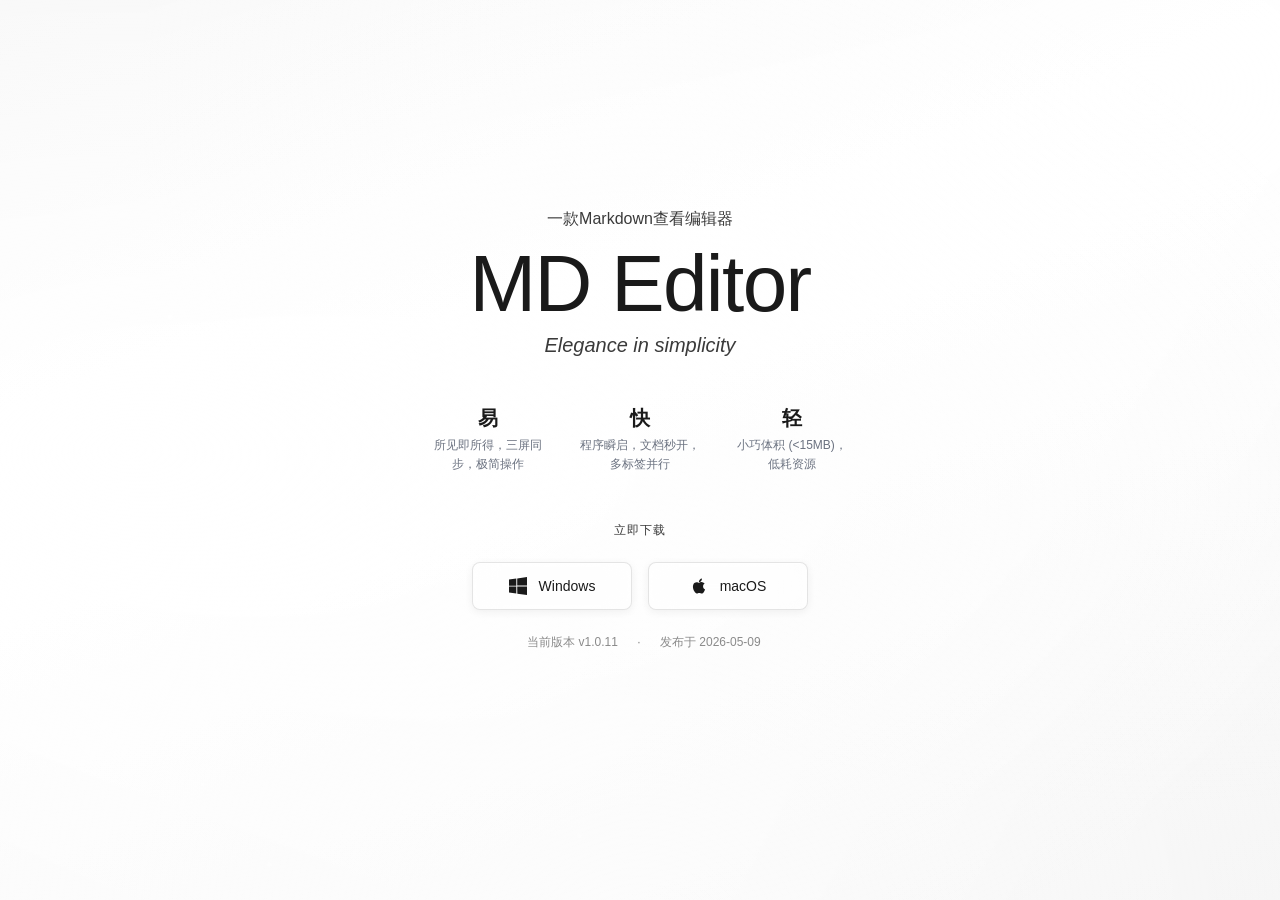
==== index.html @ 62087e69 "保存本地修改" ====
<!DOCTYPE html>
<html lang="zh-CN">
<head>
  <meta charset="UTF-8">
  <meta name="viewport" content="width=device-width, initial-scale=1.0, viewport-fit=cover, maximum-scale=1.0, user-scalable=no">
  <meta name="description" content="MD Editor - 一款轻量级所见即所得的 Markdown 查看编辑器，支持实时预览、多文档管理、十种主题风格。">
  <meta name="keywords" content="Markdown，编辑器，MD Editor，所见即所得，写作工具">
  <meta property="og:title" content="MD Editor —— 写作，本该如此流畅">
  <meta property="og:description" content="一款轻量级所见即所得的 Markdown 查看编辑器">
  <meta property="og:type" content="website">
  <meta property="og:url" content="https://mdeditor.neildata.com">
  <meta property="og:image" content="https://mdeditor.neildata.com/og-preview.png">
  <title>MDEditor</title>
  <link rel="icon" href="data:image/svg+xml,<svg xmlns='http://www.w3.org/2000/svg' viewBox='0 0 40 40'><rect x='4' y='6' width='32' height='28' rx='3' fill='none' stroke='%231a1a1a' stroke-width='2'/><path d='M10 14L14 18L10 22' stroke='%231a1a1a' stroke-width='2' stroke-linecap='round' stroke-linejoin='round'/><path d='M16 22H26' stroke='%231a1a1a' stroke-width='2' stroke-linecap='round'/><path d='M16 16H22' stroke='%231a1a1a' stroke-width='2' stroke-linecap='round'/><path d='M16 19H20' stroke='%231a1a1a' stroke-width='2' stroke-linecap='round'/></svg>">
  <link rel="stylesheet" href="styles.css">
</head>
<body>
  <main class="container">
    <section class="hero">
      <p class="subtitle">一款Markdown查看编辑器</p>
      <h1 class="title">MD Editor</h1>
      <p class="tagline">Elegance in simplicity</p>

      <div class="features">
        <div class="feature-item">
          <div class="feature-keyword">易</div>
          <div class="feature-desc">所见即所得，三屏同步，极简操作</div>
        </div>
        <div class="feature-item">
          <div class="feature-keyword">快</div>
          <div class="feature-desc">程序瞬启，文档秒开，多标签并行</div>
        </div>
        <div class="feature-item">
          <div class="feature-keyword">轻</div>
          <div class="feature-desc">小巧体积 (&lt;15MB)，低耗资源</div>
        </div>
      </div>

      <div class="download-section">
        <p class="download-hint">立即下载</p>
        <div class="download-buttons">
          <a href="downloads/MDEditor_Win_Setup.exe" class="download-btn windows-btn" download>
            <svg viewBox="0 0 24 24" fill="currentColor">
              <path d="M0 3.449L9.75 2.1v9.451H0m10.949-9.602L24 0v11.4H10.949M0 12.6h9.75v9.451L0 20.699M10.949 12.6H24V24l-12.9-1.801"/>
            </svg>
            <span class="btn-text">Windows</span>
          </a>
          <a href="downloads/MDEditor_Mac.dmg" class="download-btn macos-btn" download>
            <svg viewBox="0 0 24 24" fill="currentColor">
              <path d="M18.71 19.5c-.83 1.24-1.71 2.45-3.05 2.47-1.34.03-1.77-.79-3.29-.79-1.53 0-2 .77-3.27.82-1.31.05-2.3-1.32-3.14-2.53C4.25 17 2.94 12.45 4.7 9.39c.87-1.52 2.43-2.48 4.12-2.51 1.28-.02 2.5.87 3.29.87.78 0 2.26-1.07 3.81-.91.65.03 2.47.26 3.64 1.98-.09.06-2.17 1.28-2.15 3.81.03 3.02 2.65 4.03 2.68 4.04-.03.07-.42 1.44-1.38 2.83M13 3.5c.73-.83 1.94-1.46 2.94-1.5.13 1.17-.34 2.35-1.04 3.19-.69.85-1.83 1.51-2.95 1.42-.15-1.15.41-2.35 1.05-3.11z"/>
            </svg>
            <span class="btn-text">macOS</span>
          </a>
        </div>
        <p class="download-meta">
          <span>当前版本 v1.0.11</span>
          <span>·</span>
          <span>发布于 2026-05-09</span>
        </p>
      </div>
    </section>
  </main>

  <script src="script.js"></script>
  <div class="toast" id="toast"></div>
</body>
</html>
---- styles.css ----
* {
  margin: 0;
  padding: 0;
  box-sizing: border-box;
}

body * {
  cursor: default;
}

a, a *, .download-btn, .download-btn * {
  cursor: pointer;
}

:root {
  --color-text: #1a1a1a;
  --color-secondary: #3a3a3a;
  --color-hint: #8a8a8a;
}

body {
  font-family: -apple-system, BlinkMacSystemFont, 'Segoe UI', 'PingFang SC', 'Hiragino Sans GB', 'Microsoft YaHei', sans-serif;
  background: linear-gradient(160deg, #f7f7f7 0%, #ffffff 40%, #fafafa 70%, #f5f5f5 100%);
  color: var(--color-text);
  min-height: 100vh;
  overflow-x: hidden;
  position: relative;
  padding-top: env(safe-area-inset-top, 0px);
}

body::before {
  content: '';
  position: fixed;
  top: -50%;
  left: -50%;
  width: 200%;
  height: 200%;
  background: radial-gradient(ellipse at 30% 50%, rgba(255, 255, 255, 0.8) 0%, transparent 50%),
              radial-gradient(ellipse at 70% 30%, rgba(255, 255, 255, 0.6) 0%, transparent 40%),
              radial-gradient(ellipse at 50% 80%, rgba(255, 255, 255, 0.5) 0%, transparent 50%);
  pointer-events: none;
  z-index: -1;
}

.container {
  min-height: 100vh;
  display: flex;
  align-items: center;
  justify-content: center;
  padding: 2rem 2rem 1.5rem 2rem;
}

.hero {
  text-align: center;
  max-width: 800px;
  width: 100%;
  margin-top: -4rem;
  padding-top: 1rem;
}

.subtitle {
  font-size: clamp(0.875rem, 2vw, 1rem);
  color: var(--color-secondary);
  font-weight: 400;
  margin-bottom: 0.5rem;
}

.title {
  font-size: clamp(3rem, 8vw, 5rem);
  font-weight: 300;
  letter-spacing: -0.02em;
  margin-bottom: 0.25rem;
  animation: float 5s ease-in-out infinite;
}

@keyframes float {
  0%, 100% { transform: translateY(0); }
  50% { transform: translateY(-3px); }
}

.tagline {
  font-size: clamp(1rem, 2.5vw, 1.25rem);
  color: var(--color-secondary);
  font-weight: 300;
  font-style: italic;
  margin-bottom: 2rem;
}

.features {
  display: flex;
  justify-content: center;
  gap: 2rem;
  flex-wrap: wrap;
  margin-bottom: 3rem;
  margin-top: 3rem;
}

.feature-item {
  display: flex;
  flex-direction: column;
  align-items: center;
  text-align: center;
  color: var(--color-secondary);
  font-weight: 400;
  opacity: 0;
  animation: featureFadeIn 0.6s ease-out forwards;
}

.feature-item:nth-child(1) {
  animation-delay: 0.2s;
}

.feature-item:nth-child(2) {
  animation-delay: 0.4s;
}

.feature-item:nth-child(3) {
  animation-delay: 0.6s;
}

@keyframes featureFadeIn {
  from {
    opacity: 0;
    transform: translateY(10px);
  }
  to {
    opacity: 1;
    transform: translateY(0);
  }
}

.feature-keyword {
  font-size: 1.25rem;
  font-weight: 600;
  color: var(--color-text);
  margin-bottom: 0.25rem;
  letter-spacing: 0.05em;
}

.feature-desc {
  font-size: 12px;
  color: #6b7280;
  font-weight: 400;
  line-height: 1.6;
  max-width: 120px;
  text-align: center;
}

.download-hint {
  font-size: 0.75rem;
  color: var(--color-secondary);
  letter-spacing: 0.1em;
  margin-bottom: 1.4rem;
}

.download-buttons {
  display: flex;
  justify-content: center;
  gap: 1rem;
  flex-wrap: wrap;
  margin-bottom: 1.5rem;
}

.download-btn {
  display: inline-flex;
  align-items: center;
  justify-content: center;
  gap: 0.75rem;
  padding: 0.875rem 2rem;
  border: 1px solid rgba(0, 0, 0, 0.1);
  border-radius: 8px;
  background: rgba(255, 255, 255, 0.35);
  backdrop-filter: blur(12px);
  -webkit-backdrop-filter: blur(12px);
  color: var(--color-text);
  text-decoration: none;
  font-size: 0.875rem;
  font-weight: 500;
  transition: border-color 0.3s ease,
              background-color 0.3s ease,
              box-shadow 0.3s ease,
              transform 0.3s cubic-bezier(0.4, 0, 0.2, 1);
  box-shadow: 0 2px 8px rgba(0, 0, 0, 0.06),
              inset 0 1px 0 rgba(255, 255, 255, 0.6),
              0 0 0 1px rgba(255, 255, 255, 0.3);
  min-width: 160px;
  -webkit-tap-highlight-color: transparent;
  -webkit-touch-callout: none;
}

.download-btn:focus-visible {
  outline: 2px solid rgba(0, 0, 0, 0.2);
  outline-offset: 2px;
}

.download-btn svg {
  width: 18px;
  height: 18px;
  flex-shrink: 0;
}

.download-btn:hover {
  border-color: rgba(0, 0, 0, 0.15);
  background: rgba(255, 255, 255, 0.5);
  box-shadow: 0 8px 24px rgba(0, 0, 0, 0.1),
              inset 0 1px 0 rgba(255, 255, 255, 0.8),
              0 0 0 1px rgba(255, 255, 255, 0.5);
  transform: translateY(-2px);
}

.download-btn:active {
  transform: translateY(0);
  background: rgba(255, 255, 255, 0.6);
}

.download-meta {
  font-size: 0.75rem;
  color: var(--color-hint);
}

.download-meta span {
  margin: 0 0.5rem;
}

.download-meta span:last-child {
  margin-right: 0;
}

.toast {
  position: fixed;
  bottom: 2rem;
  left: 50%;
  transform: translateX(-50%) translateY(100px);
  background: rgba(0, 0, 0, 0.85);
  color: #fff;
  padding: 0.75rem 1.5rem;
  border-radius: 8px;
  font-size: 0.875rem;
  white-space: nowrap;
  opacity: 0;
  transition: transform 0.3s cubic-bezier(0.4, 0, 0.2, 1),
              opacity 0.3s ease;
  pointer-events: none;
  z-index: 1000;
}

.toast.visible {
  transform: translateX(-50%) translateY(0);
  opacity: 1;
}

@media (max-width: 640px) {
  .container {
    padding: 1.5rem;
  }

  .features {
    flex-direction: column;
    gap: 1rem;
    align-items: center;
  }

  .download-buttons {
    flex-direction: column;
    align-items: center;
  }

  .download-btn {
    width: 100%;
    max-width: 280px;
    justify-content: center;
  }
}

@media (max-width: 480px) {
  .download-btn {
    padding: 0.75rem 1rem;
    min-width: auto;
  }
}
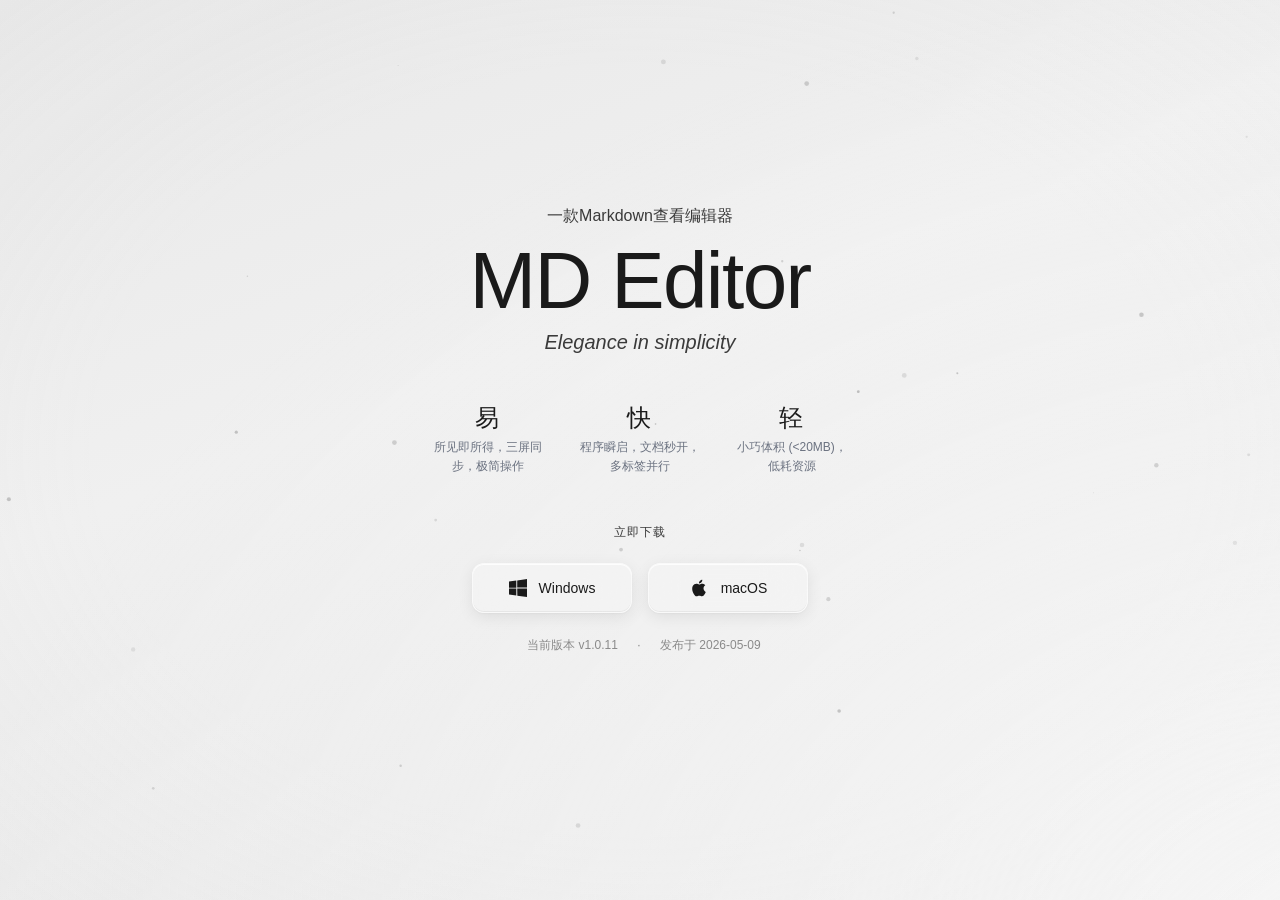
==== commit 47c26fcf: "优化UI：增强按钮玻璃质感+加深背景+光晕位置调整+文字样式调整" ====
--- a/index.html
+++ b/index.html
@@ -32,7 +32,7 @@
         </div>
         <div class="feature-item">
           <div class="feature-keyword">轻</div>
-          <div class="feature-desc">小巧体积 (&lt;15MB)，低耗资源</div>
+          <div class="feature-desc">小巧体积 (&lt;20MB)，低耗资源</div>
         </div>
       </div>
 
--- a/styles.css
+++ b/styles.css
@@ -20,7 +20,7 @@
 
 body {
   font-family: -apple-system, BlinkMacSystemFont, 'Segoe UI', 'PingFang SC', 'Hiragino Sans GB', 'Microsoft YaHei', sans-serif;
-  background: linear-gradient(160deg, #f7f7f7 0%, #ffffff 40%, #fafafa 70%, #f5f5f5 100%);
+  background: linear-gradient(160deg, #e8e8e8 0%, #f0f0f0 40%, #ebebeb 70%, #e5e5e5 100%);
   color: var(--color-text);
   min-height: 100vh;
   overflow-x: hidden;
@@ -35,9 +35,8 @@
   left: -50%;
   width: 200%;
   height: 200%;
-  background: radial-gradient(ellipse at 30% 50%, rgba(255, 255, 255, 0.8) 0%, transparent 50%),
-              radial-gradient(ellipse at 70% 30%, rgba(255, 255, 255, 0.6) 0%, transparent 40%),
-              radial-gradient(ellipse at 50% 80%, rgba(255, 255, 255, 0.5) 0%, transparent 50%);
+  background: radial-gradient(ellipse at 80% 80%, rgba(255, 255, 255, 0.7) 0%, transparent 50%),
+              radial-gradient(ellipse at center, transparent 30%, rgba(230, 230, 230, 0.3) 100%);
   pointer-events: none;
   z-index: -1;
 }
@@ -48,6 +47,8 @@
   align-items: center;
   justify-content: center;
   padding: 2rem 2rem 1.5rem 2rem;
+  position: relative;
+  z-index: 1;
 }
 
 .hero {
@@ -130,8 +131,8 @@
 }
 
 .feature-keyword {
-  font-size: 1.25rem;
-  font-weight: 600;
+  font-size: 1.5rem;
+  font-weight: 400;
   color: var(--color-text);
   margin-bottom: 0.25rem;
   letter-spacing: 0.05em;
@@ -167,11 +168,11 @@
   justify-content: center;
   gap: 0.75rem;
   padding: 0.875rem 2rem;
-  border: 1px solid rgba(0, 0, 0, 0.1);
-  border-radius: 8px;
-  background: rgba(255, 255, 255, 0.35);
-  backdrop-filter: blur(12px);
-  -webkit-backdrop-filter: blur(12px);
+  border: 1px solid rgba(255, 255, 255, 0.5);
+  border-radius: 12px;
+  background: rgba(255, 255, 255, 0.2);
+  backdrop-filter: blur(20px);
+  -webkit-backdrop-filter: blur(20px);
   color: var(--color-text);
   text-decoration: none;
   font-size: 0.875rem;
@@ -180,9 +181,10 @@
               background-color 0.3s ease,
               box-shadow 0.3s ease,
               transform 0.3s cubic-bezier(0.4, 0, 0.2, 1);
-  box-shadow: 0 2px 8px rgba(0, 0, 0, 0.06),
-              inset 0 1px 0 rgba(255, 255, 255, 0.6),
-              0 0 0 1px rgba(255, 255, 255, 0.3);
+  box-shadow: 0 4px 16px rgba(0, 0, 0, 0.08),
+              0 1px 2px rgba(0, 0, 0, 0.04),
+              inset 0 1px 0 rgba(255, 255, 255, 0.8),
+              inset 0 -1px 0 rgba(0, 0, 0, 0.05);
   min-width: 160px;
   -webkit-tap-highlight-color: transparent;
   -webkit-touch-callout: none;
@@ -199,12 +201,18 @@
   flex-shrink: 0;
 }
 
+.macos-btn svg {
+  width: 20px;
+  height: 20px;
+}
+
 .download-btn:hover {
-  border-color: rgba(0, 0, 0, 0.15);
-  background: rgba(255, 255, 255, 0.5);
-  box-shadow: 0 8px 24px rgba(0, 0, 0, 0.1),
-              inset 0 1px 0 rgba(255, 255, 255, 0.8),
-              0 0 0 1px rgba(255, 255, 255, 0.5);
+  border-color: rgba(255, 255, 255, 0.8);
+  background: rgba(255, 255, 255, 0.3);
+  box-shadow: 0 8px 32px rgba(0, 0, 0, 0.12),
+              0 2px 4px rgba(0, 0, 0, 0.06),
+              inset 0 1px 0 rgba(255, 255, 255, 1),
+              inset 0 -1px 0 rgba(0, 0, 0, 0.05);
   transform: translateY(-2px);
 }
 
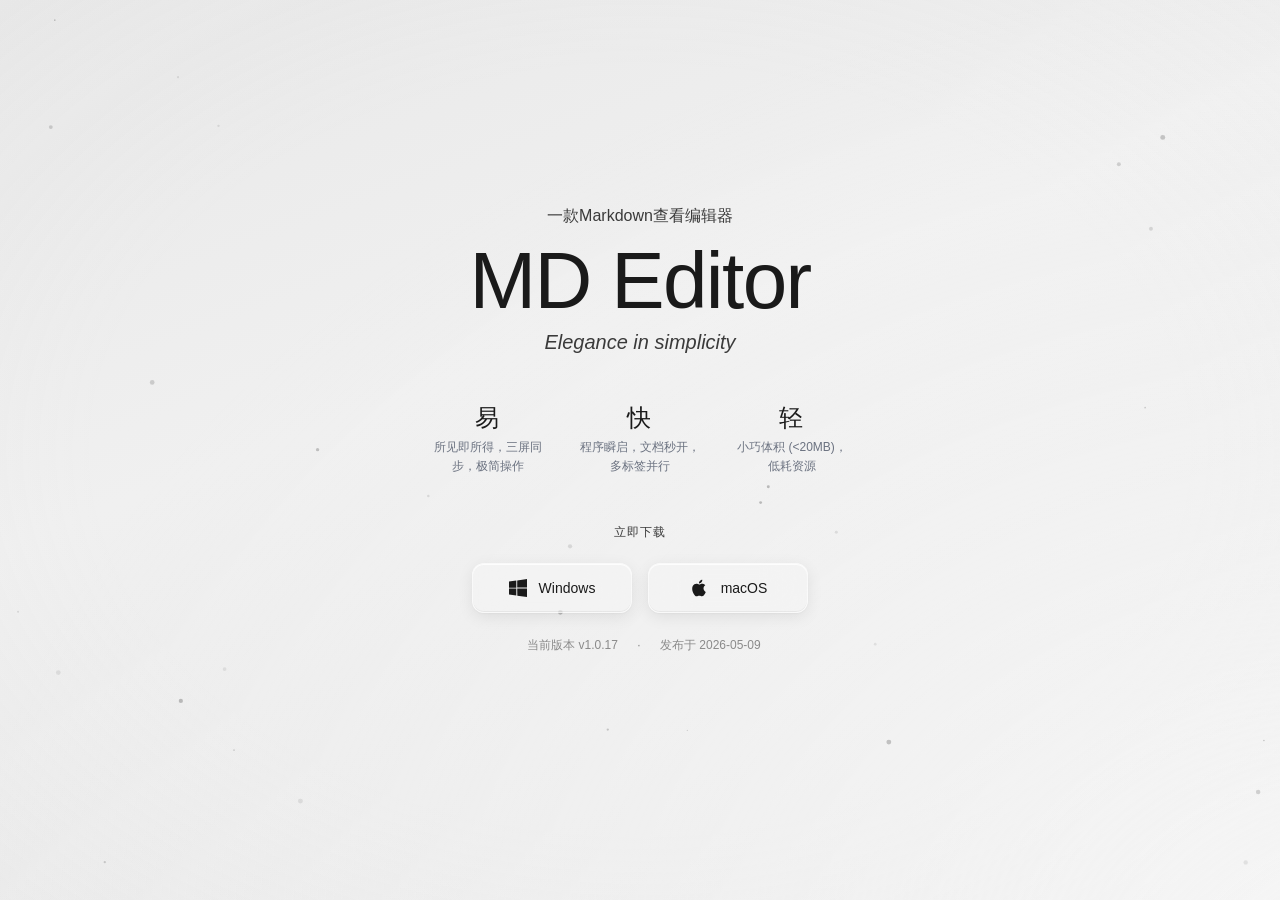
==== commit 8e16fa8d: "更新版本至v1.0.17，添加最新安装包" ====
--- a/index.html
+++ b/index.html
@@ -53,7 +53,7 @@
           </a>
         </div>
         <p class="download-meta">
-          <span>当前版本 v1.0.11</span>
+          <span>当前版本 v1.0.17</span>
           <span>·</span>
           <span>发布于 2026-05-09</span>
         </p>
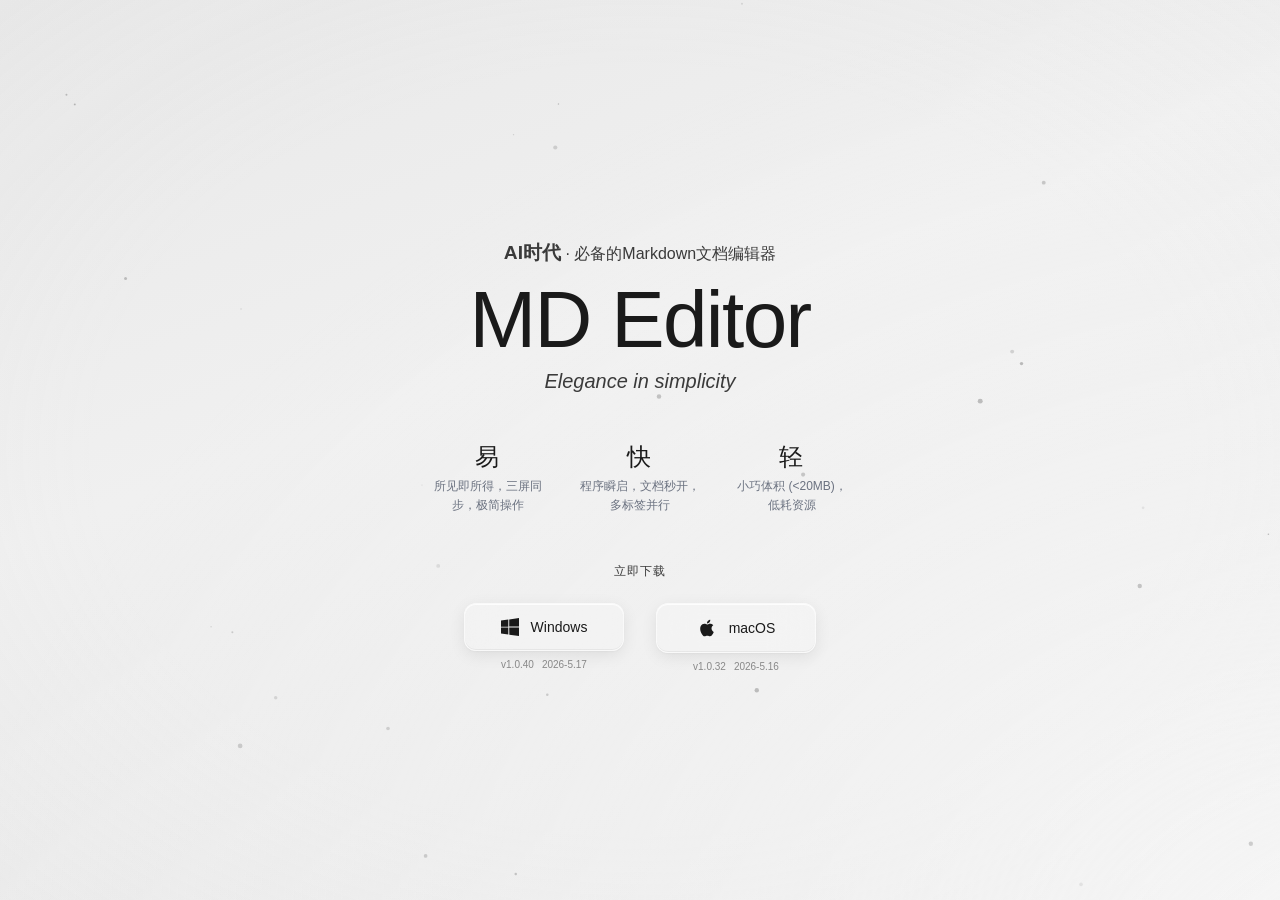
==== commit 4d3c03d1: "更新页面样式：副标题和下载按钮版本信息" ====
--- a/index.html
+++ b/index.html
@@ -17,7 +17,7 @@
 <body>
   <main class="container">
     <section class="hero">
-      <p class="subtitle">一款Markdown查看编辑器</p>
+      <p class="subtitle"><span class="highlight">AI时代</span> · 必备的Markdown文档编辑器</p>
       <h1 class="title">MD Editor</h1>
       <p class="tagline">Elegance in simplicity</p>
 
@@ -39,24 +39,31 @@
       <div class="download-section">
         <p class="download-hint">立即下载</p>
         <div class="download-buttons">
-          <a href="downloads/MDEditor_Win_Setup.exe" class="download-btn windows-btn" download>
-            <svg viewBox="0 0 24 24" fill="currentColor">
-              <path d="M0 3.449L9.75 2.1v9.451H0m10.949-9.602L24 0v11.4H10.949M0 12.6h9.75v9.451L0 20.699M10.949 12.6H24V24l-12.9-1.801"/>
-            </svg>
-            <span class="btn-text">Windows</span>
-          </a>
-          <a href="downloads/MDEditor_Mac.dmg" class="download-btn macos-btn" download>
-            <svg viewBox="0 0 24 24" fill="currentColor">
-              <path d="M18.71 19.5c-.83 1.24-1.71 2.45-3.05 2.47-1.34.03-1.77-.79-3.29-.79-1.53 0-2 .77-3.27.82-1.31.05-2.3-1.32-3.14-2.53C4.25 17 2.94 12.45 4.7 9.39c.87-1.52 2.43-2.48 4.12-2.51 1.28-.02 2.5.87 3.29.87.78 0 2.26-1.07 3.81-.91.65.03 2.47.26 3.64 1.98-.09.06-2.17 1.28-2.15 3.81.03 3.02 2.65 4.03 2.68 4.04-.03.07-.42 1.44-1.38 2.83M13 3.5c.73-.83 1.94-1.46 2.94-1.5.13 1.17-.34 2.35-1.04 3.19-.69.85-1.83 1.51-2.95 1.42-.15-1.15.41-2.35 1.05-3.11z"/>
-            </svg>
-            <span class="btn-text">macOS</span>
-          </a>
+          <div class="download-btn-wrapper">
+            <a href="downloads/MDEditor_Win_Setup.exe" class="download-btn windows-btn" download>
+              <svg viewBox="0 0 24 24" fill="currentColor">
+                <path d="M0 3.449L9.75 2.1v9.451H0m10.949-9.602L24 0v11.4H10.949M0 12.6h9.75v9.451L0 20.699M10.949 12.6H24V24l-12.9-1.801"/>
+              </svg>
+              <span class="btn-text">Windows</span>
+            </a>
+            <div class="version-info windows-version">
+              <span class="version-number">v1.0.17</span>
+              <span class="version-date">2026-5.7</span>
+            </div>
+          </div>
+          <div class="download-btn-wrapper">
+            <a href="downloads/MDEditor_Mac.dmg" class="download-btn macos-btn" download>
+              <svg viewBox="0 0 24 24" fill="currentColor">
+                <path d="M18.71 19.5c-.83 1.24-1.71 2.45-3.05 2.47-1.34.03-1.77-.79-3.29-.79-1.53 0-2 .77-3.27.82-1.31.05-2.3-1.32-3.14-2.53C4.25 17 2.94 12.45 4.7 9.39c.87-1.52 2.43-2.48 4.12-2.51 1.28-.02 2.5.87 3.29.87.78 0 2.26-1.07 3.81-.91.65.03 2.47.26 3.64 1.98-.09.06-2.17 1.28-2.15 3.81.03 3.02 2.65 4.03 2.68 4.04-.03.07-.42 1.44-1.38 2.83M13 3.5c.73-.83 1.94-1.46 2.94-1.5.13 1.17-.34 2.35-1.04 3.19-.69.85-1.83 1.51-2.95 1.42-.15-1.15.41-2.35 1.05-3.11z"/>
+              </svg>
+              <span class="btn-text">macOS</span>
+            </a>
+            <div class="version-info macos-version">
+              <span class="version-number">v1.0.17</span>
+              <span class="version-date">2026-5.7</span>
+            </div>
+          </div>
         </div>
-        <p class="download-meta">
-          <span>当前版本 v1.0.17</span>
-          <span>·</span>
-          <span>发布于 2026-05-09</span>
-        </p>
       </div>
     </section>
   </main>
--- a/styles.css
+++ b/styles.css
@@ -46,7 +46,9 @@
   display: flex;
   align-items: center;
   justify-content: center;
-  padding: 2rem 2rem 1.5rem 2rem;
+  padding: 2rem;
+  padding-top: max(5rem, 12vh);
+  padding-bottom: 1.5rem;
   position: relative;
   z-index: 1;
 }
@@ -64,6 +66,11 @@
   color: var(--color-secondary);
   font-weight: 400;
   margin-bottom: 0.5rem;
+}
+
+.subtitle .highlight {
+  font-weight: 600;
+  font-size: 1.2em;
 }
 
 .title {
@@ -157,9 +164,16 @@
 .download-buttons {
   display: flex;
   justify-content: center;
-  gap: 1rem;
+  gap: 2rem;
   flex-wrap: wrap;
   margin-bottom: 1.5rem;
+}
+
+.download-btn-wrapper {
+  display: flex;
+  flex-direction: column;
+  align-items: center;
+  gap: 0.5rem;
 }
 
 .download-btn {
@@ -190,6 +204,19 @@
   -webkit-touch-callout: none;
 }
 
+.version-info {
+  display: flex;
+  flex-direction: row;
+  align-items: center;
+  gap: 0.5rem;
+}
+
+.version-number,
+.version-date {
+  font-size: 0.625rem;
+  color: var(--color-hint);
+}
+
 .download-btn:focus-visible {
   outline: 2px solid rgba(0, 0, 0, 0.2);
   outline-offset: 2px;
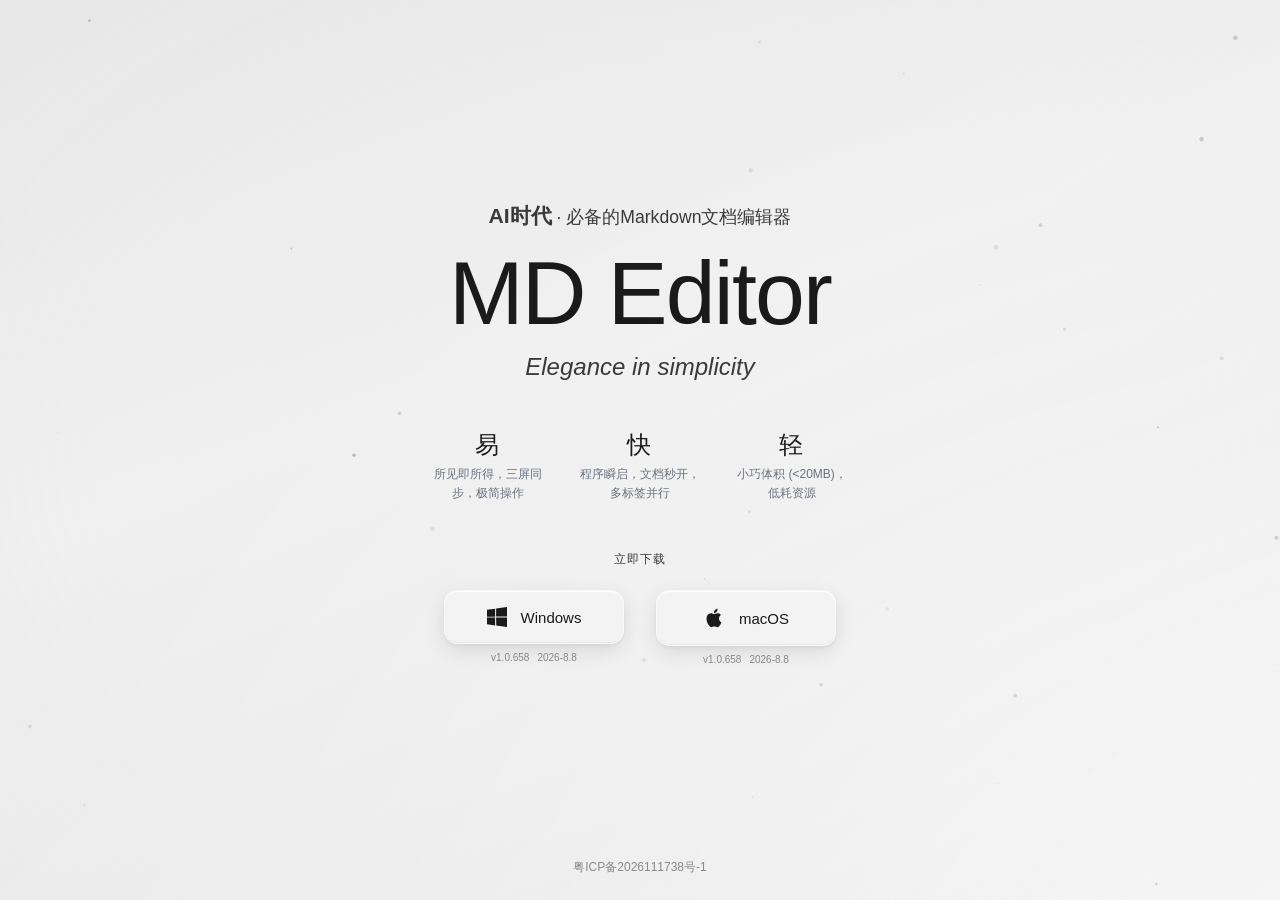
==== commit 3fc687fa: "添加 ICP 备案号并更新至 v1.0.658 按管局要求在首页底部展示备案号并链接工信部，满足备案合规要求。同时更新安装包至 1.0.658，替换 1.0.654。" ====
--- a/index.html
+++ b/index.html
@@ -68,6 +68,10 @@
     </section>
   </main>
 
+  <footer class="site-footer">
+    <a href="https://beian.miit.gov.cn" target="_blank" rel="noopener">粤ICP备2026111738号-1</a>
+  </footer>
+
   <script src="script.js"></script>
   <div class="toast" id="toast"></div>
 </body>
--- a/styles.css
+++ b/styles.css
@@ -26,6 +26,8 @@
   overflow-x: hidden;
   position: relative;
   padding-top: env(safe-area-inset-top, 0px);
+  display: flex;
+  flex-direction: column;
 }
 
 body::before {
@@ -42,30 +44,76 @@
 }
 
 .container {
-  min-height: 100vh;
+  flex: 1;
   display: flex;
   align-items: center;
   justify-content: center;
   padding: 2rem;
-  padding-top: max(5rem, 12vh);
+  padding-top: max(3rem, 8vh);
   padding-bottom: 1.5rem;
   position: relative;
   z-index: 1;
 }
 
+.site-footer {
+  position: relative;
+  z-index: 1;
+  text-align: center;
+  padding: 0 1rem 1.5rem;
+  font-size: 0.75rem;
+  color: var(--color-hint);
+}
+
+.site-footer a {
+  color: var(--color-hint);
+  text-decoration: none;
+  transition: color 0.2s ease;
+}
+
+.site-footer a:hover {
+  color: var(--color-secondary);
+}
+
 .hero {
   text-align: center;
-  max-width: 800px;
+  max-width: 900px;
   width: 100%;
-  margin-top: -4rem;
-  padding-top: 1rem;
+  margin-top: -3rem;
+  padding-top: 2rem;
+}
+
+/* 大屏优化 */
+@media (min-width: 1400px) {
+  .hero {
+    max-width: 1100px;
+    margin-top: -2rem;
+  }
+  
+  .features {
+    gap: 4rem;
+    margin-top: 4rem;
+    margin-bottom: 5rem;
+  }
+  
+  .feature-item {
+    min-width: 200px;
+  }
+  
+  .feature-keyword {
+    font-size: 2rem;
+  }
+  
+  .feature-desc {
+    font-size: 14px;
+    max-width: 160px;
+  }
 }
 
 .subtitle {
-  font-size: clamp(0.875rem, 2vw, 1rem);
+  font-size: clamp(0.875rem, 1.5vw, 1.1rem);
   color: var(--color-secondary);
   font-weight: 400;
-  margin-bottom: 0.5rem;
+  margin-bottom: 0.75rem;
 }
 
 .subtitle .highlight {
@@ -74,10 +122,10 @@
 }
 
 .title {
-  font-size: clamp(3rem, 8vw, 5rem);
-  font-weight: 300;
+  font-size: clamp(3.5rem, 7vw, 6rem);
+  font-weight: 200;
   letter-spacing: -0.02em;
-  margin-bottom: 0.25rem;
+  margin-bottom: 0.5rem;
   animation: float 5s ease-in-out infinite;
 }
 
@@ -87,11 +135,11 @@
 }
 
 .tagline {
-  font-size: clamp(1rem, 2.5vw, 1.25rem);
+  font-size: clamp(1.125rem, 2vw, 1.5rem);
   color: var(--color-secondary);
   font-weight: 300;
   font-style: italic;
-  margin-bottom: 2rem;
+  margin-bottom: 3rem;
 }
 
 .features {
@@ -180,26 +228,26 @@
   display: inline-flex;
   align-items: center;
   justify-content: center;
-  gap: 0.75rem;
-  padding: 0.875rem 2rem;
+  gap: 0.875rem;
+  padding: 1rem 2.5rem;
   border: 1px solid rgba(255, 255, 255, 0.5);
-  border-radius: 12px;
+  border-radius: 14px;
   background: rgba(255, 255, 255, 0.2);
   backdrop-filter: blur(20px);
   -webkit-backdrop-filter: blur(20px);
   color: var(--color-text);
   text-decoration: none;
-  font-size: 0.875rem;
+  font-size: 0.9375rem;
   font-weight: 500;
   transition: border-color 0.3s ease,
               background-color 0.3s ease,
               box-shadow 0.3s ease,
               transform 0.3s cubic-bezier(0.4, 0, 0.2, 1);
-  box-shadow: 0 4px 16px rgba(0, 0, 0, 0.08),
-              0 1px 2px rgba(0, 0, 0, 0.04),
+  box-shadow: 0 6px 20px rgba(0, 0, 0, 0.1),
+              0 2px 4px rgba(0, 0, 0, 0.05),
               inset 0 1px 0 rgba(255, 255, 255, 0.8),
               inset 0 -1px 0 rgba(0, 0, 0, 0.05);
-  min-width: 160px;
+  min-width: 180px;
   -webkit-tap-highlight-color: transparent;
   -webkit-touch-callout: none;
 }
@@ -223,14 +271,14 @@
 }
 
 .download-btn svg {
-  width: 18px;
-  height: 18px;
-  flex-shrink: 0;
-}
-
-.macos-btn svg {
   width: 20px;
   height: 20px;
+  flex-shrink: 0;
+}
+
+.macos-btn svg {
+  width: 22px;
+  height: 22px;
 }
 
 .download-btn:hover {
@@ -284,32 +332,232 @@
   opacity: 1;
 }
 
+/* 平板和中等屏幕优化 */
+@media (max-width: 1024px) {
+  .hero {
+    max-width: 700px;
+    padding-top: 1.5rem;
+  }
+  
+  .title {
+    font-size: clamp(2.5rem, 6vw, 4rem);
+  }
+  
+  .tagline {
+    font-size: clamp(1rem, 2vw, 1.25rem);
+    margin-bottom: 2rem;
+  }
+  
+  .features {
+    gap: 2rem;
+    margin-top: 2rem;
+    margin-bottom: 3rem;
+  }
+  
+  .feature-keyword {
+    font-size: 1.25rem;
+  }
+  
+  .feature-desc {
+    font-size: 13px;
+  }
+}
+
+/* 小屏优化 */
+@media (max-width: 768px) {
+  .container {
+    padding: 1.5rem;
+    padding-top: max(2.5rem, 6vh);
+  }
+  
+  .hero {
+    max-width: 100%;
+    margin-top: -1rem;
+  }
+  
+  .subtitle {
+    font-size: clamp(0.8125rem, 2vw, 0.9375rem);
+  }
+  
+  .title {
+    font-size: clamp(2rem, 5vw, 3rem);
+    margin-bottom: 0.25rem;
+  }
+  
+  .tagline {
+    font-size: clamp(0.875rem, 2vw, 1rem);
+    margin-bottom: 1.5rem;
+  }
+  
+  .features {
+    gap: 1.5rem;
+    margin-top: 1.5rem;
+    margin-bottom: 2rem;
+  }
+  
+  .feature-item {
+    min-width: 80px;
+  }
+  
+  .feature-keyword {
+    font-size: 1.125rem;
+  }
+  
+  .feature-desc {
+    font-size: 12px;
+    max-width: 100px;
+  }
+  
+  .download-buttons {
+    gap: 1.25rem;
+  }
+  
+  .download-btn {
+    padding: 0.875rem 1.75rem;
+    min-width: 150px;
+    font-size: 0.875rem;
+  }
+  
+  .download-btn svg {
+    width: 18px;
+    height: 18px;
+  }
+  
+  .macos-btn svg {
+    width: 20px;
+    height: 20px;
+  }
+}
+
+/* 手机竖屏优化 */
 @media (max-width: 640px) {
   .container {
-    padding: 1.5rem;
-  }
-
+    padding: 1.25rem;
+    padding-top: max(2rem, 5vh);
+  }
+  
   .features {
     flex-direction: column;
-    gap: 1rem;
+    gap: 1.25rem;
     align-items: center;
   }
-
+  
+  .feature-item {
+    width: 100%;
+  }
+  
+  .feature-desc {
+    max-width: none;
+  }
+  
   .download-buttons {
     flex-direction: column;
     align-items: center;
-  }
-
+    gap: 1rem;
+  }
+  
   .download-btn {
     width: 100%;
     max-width: 280px;
     justify-content: center;
   }
-}
-
+  
+  .version-info {
+    justify-content: center;
+  }
+}
+
+/* 超小屏幕优化 */
 @media (max-width: 480px) {
+  .container {
+    padding: 1rem;
+    padding-top: max(1.5rem, 4vh);
+  }
+  
+  .subtitle {
+    font-size: 0.75rem;
+  }
+  
+  .title {
+    font-size: 1.75rem;
+    letter-spacing: 0;
+  }
+  
+  .tagline {
+    font-size: 0.8125rem;
+  }
+  
+  .feature-keyword {
+    font-size: 1rem;
+  }
+  
+  .feature-desc {
+    font-size: 11px;
+  }
+  
   .download-btn {
-    padding: 0.75rem 1rem;
+    padding: 0.75rem 1.25rem;
     min-width: auto;
-  }
-}
+    font-size: 0.8125rem;
+  }
+  
+  .download-btn svg {
+    width: 16px;
+    height: 16px;
+  }
+  
+  .version-number,
+  .version-date {
+    font-size: 0.5625rem;
+  }
+}
+
+/* 超大屏幕优化 */
+@media (min-width: 1920px) {
+  .container {
+    padding: 3rem 4rem;
+  }
+  
+  .hero {
+    max-width: 1200px;
+  }
+  
+  .title {
+    font-size: clamp(4rem, 6vw, 7rem);
+  }
+  
+  .features {
+    gap: 5rem;
+    margin-top: 5rem;
+    margin-bottom: 6rem;
+  }
+  
+  .feature-item {
+    min-width: 220px;
+  }
+  
+  .feature-keyword {
+    font-size: 2.25rem;
+  }
+  
+  .feature-desc {
+    font-size: 15px;
+    max-width: 180px;
+  }
+  
+  .download-btn {
+    padding: 1.125rem 3rem;
+    min-width: 200px;
+    font-size: 1rem;
+  }
+  
+  .download-btn svg {
+    width: 22px;
+    height: 22px;
+  }
+  
+  .macos-btn svg {
+    width: 24px;
+    height: 24px;
+  }
+}
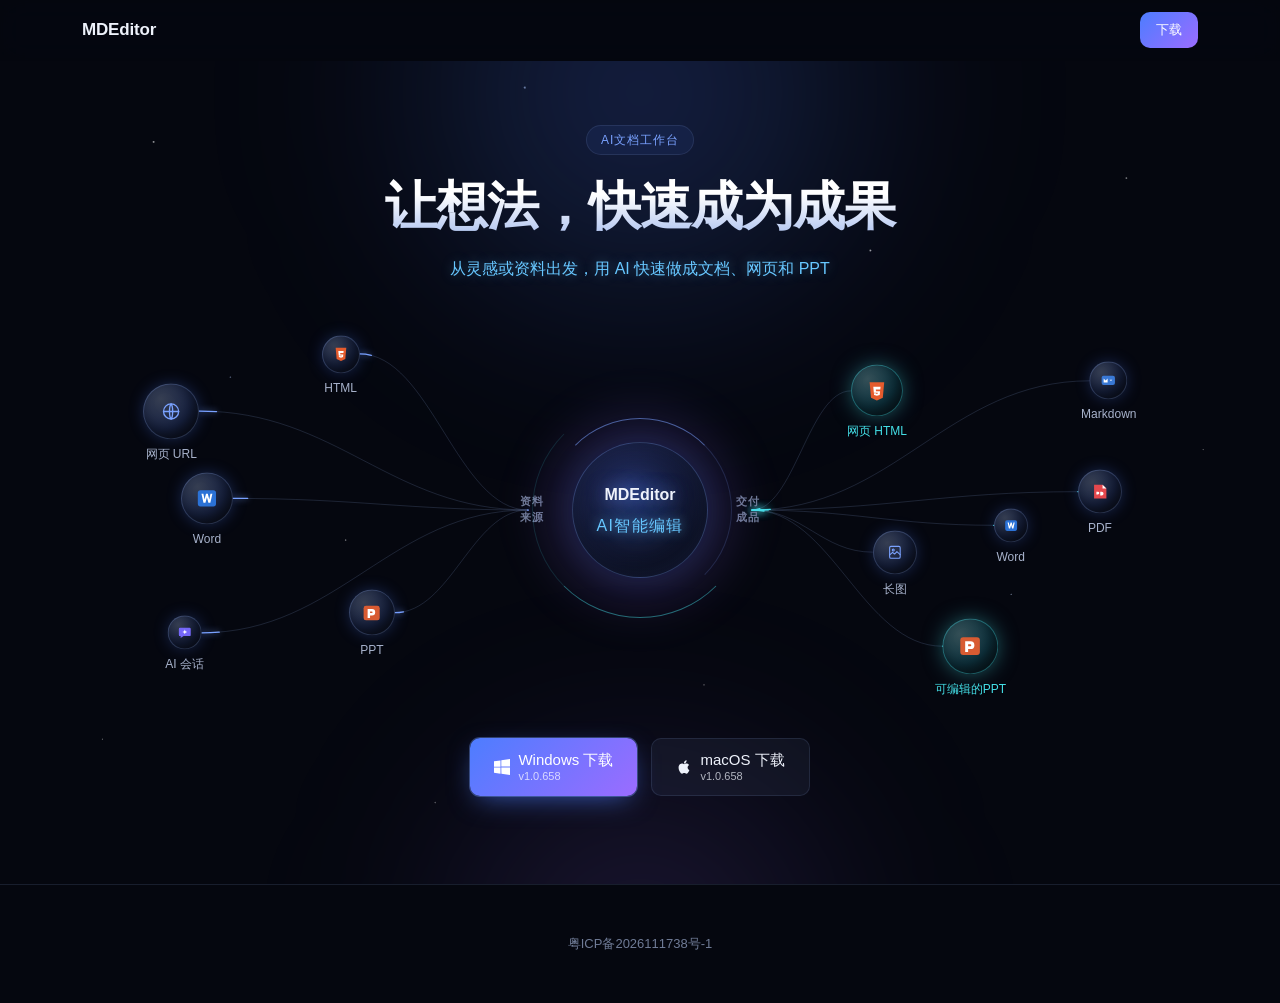
==== commit c0368dec: "同步新版官网到两个站点" ====
--- a/index.html
+++ b/index.html
@@ -2,77 +2,162 @@
 <html lang="zh-CN">
 <head>
   <meta charset="UTF-8">
-  <meta name="viewport" content="width=device-width, initial-scale=1.0, viewport-fit=cover, maximum-scale=1.0, user-scalable=no">
-  <meta name="description" content="MD Editor - 一款轻量级所见即所得的 Markdown 查看编辑器，支持实时预览、多文档管理、十种主题风格。">
-  <meta name="keywords" content="Markdown，编辑器，MD Editor，所见即所得，写作工具">
-  <meta property="og:title" content="MD Editor —— 写作，本该如此流畅">
-  <meta property="og:description" content="一款轻量级所见即所得的 Markdown 查看编辑器">
-  <meta property="og:type" content="website">
-  <meta property="og:url" content="https://mdeditor.neildata.com">
-  <meta property="og:image" content="https://mdeditor.neildata.com/og-preview.png">
-  <title>MDEditor</title>
-  <link rel="icon" href="data:image/svg+xml,<svg xmlns='http://www.w3.org/2000/svg' viewBox='0 0 40 40'><rect x='4' y='6' width='32' height='28' rx='3' fill='none' stroke='%231a1a1a' stroke-width='2'/><path d='M10 14L14 18L10 22' stroke='%231a1a1a' stroke-width='2' stroke-linecap='round' stroke-linejoin='round'/><path d='M16 22H26' stroke='%231a1a1a' stroke-width='2' stroke-linecap='round'/><path d='M16 16H22' stroke='%231a1a1a' stroke-width='2' stroke-linecap='round'/><path d='M16 19H20' stroke='%231a1a1a' stroke-width='2' stroke-linecap='round'/></svg>">
+  <meta name="viewport" content="width=device-width, initial-scale=1.0">
+  <meta name="description" content="桌面端文档工作台。把网页、Word、PPT 导入成 Markdown，编辑之后直接生成长图文、演示稿和 PDF，生成完还能继续改。">
+  <title>MDEditor - 桌面端文档工作台</title>
   <link rel="stylesheet" href="styles.css">
 </head>
 <body>
-  <main class="container">
+  <header class="topbar">
+    <div class="wrap topbar-inner">
+      <a class="brand" href="#top">MDEditor</a>
+      <a class="btn btn-sm" href="#download">下载</a>
+    </div>
+  </header>
+
+  <main id="top">
     <section class="hero">
-      <p class="subtitle"><span class="highlight">AI时代</span> · 必备的Markdown文档编辑器</p>
-      <h1 class="title">MD Editor</h1>
-      <p class="tagline">Elegance in simplicity</p>
+      <div class="starfield" aria-hidden="true"></div>
+      <div class="nebula nebula-a" aria-hidden="true"></div>
+      <div class="nebula nebula-b" aria-hidden="true"></div>
 
-      <div class="features">
-        <div class="feature-item">
-          <div class="feature-keyword">易</div>
-          <div class="feature-desc">所见即所得，三屏同步，极简操作</div>
-        </div>
-        <div class="feature-item">
-          <div class="feature-keyword">快</div>
-          <div class="feature-desc">程序瞬启，文档秒开，多标签并行</div>
-        </div>
-        <div class="feature-item">
-          <div class="feature-keyword">轻</div>
-          <div class="feature-desc">小巧体积 (&lt;20MB)，低耗资源</div>
-        </div>
-      </div>
+      <div class="wrap hero-inner">
+        <p class="eyebrow">AI文档工作台</p>
+        <h1 class="hero-title">让想法，快速成为成果</h1>
+        <p class="hero-lede">
+          从灵感或资料出发，用 AI 快速做成文档、网页和 PPT
+        </p>
 
-      <div class="download-section">
-        <p class="download-hint">立即下载</p>
-        <div class="download-buttons">
-          <div class="download-btn-wrapper">
-            <a href="downloads/MDEditor_Win_Setup.exe" class="download-btn windows-btn" download>
-              <svg viewBox="0 0 24 24" fill="currentColor">
-                <path d="M0 3.449L9.75 2.1v9.451H0m10.949-9.602L24 0v11.4H10.949M0 12.6h9.75v9.451L0 20.699M10.949 12.6H24V24l-12.9-1.801"/>
-              </svg>
-              <span class="btn-text">Windows</span>
-            </a>
-            <div class="version-info windows-version">
-              <span class="version-number">v1.0.17</span>
-              <span class="version-date">2026-5.7</span>
+        <div class="cosmos">
+          <svg class="cosmos-beams" aria-hidden="true" preserveAspectRatio="none">
+            <g class="beam-in">
+              <g class="beam-line js-beam-in-static"></g>
+              <g class="beam-line beam-pulse js-beam-in-pulse"></g>
+            </g>
+            <g class="beam-out">
+              <g class="beam-line js-beam-out-static"></g>
+              <g class="beam-line beam-pulse js-beam-out-pulse"></g>
+            </g>
+          </svg>
+
+          <!-- 左：来源星球 -->
+          <div class="orbit orbit-in">
+            <p class="orbit-cap">资料<br>来源</p>
+            <ul class="planets">
+              <li class="planet" style="--x:20%; --y:24%; --s:3.5rem; --d:0s">
+                <span class="planet-body">
+                  <svg viewBox="0 0 24 24" aria-hidden="true"><circle cx="12" cy="12" r="9"/><path d="M3 12h18M12 3c2.5 2.6 2.5 15.4 0 18M12 3c-2.5 2.6-2.5 15.4 0 18"/></svg>
+                </span>
+                <span class="planet-name">网页 URL</span>
+              </li>
+              <li class="planet" style="--x:58%; --y:7%; --s:2.375rem; --d:-2.6s">
+                <span class="planet-body">
+                  <svg class="icon-solid icon-html" viewBox="0 0 24 24" aria-hidden="true"><path d="M4 2h16l-1.5 17L12 22l-6.5-3z"/><path d="M8 7h8l-.3 3H10.8l.2 2h4.5l-.4 4-3.1.9-3.1-.9-.2-2h2.4l.1.7.8.2.8-.2.1-1.2H8.6z"/></svg>
+                </span>
+                <span class="planet-name">HTML</span>
+              </li>
+              <li class="planet" style="--x:28%; --y:50%; --s:3.25rem; --d:-1.3s">
+                <span class="planet-body">
+                  <svg class="icon-solid icon-word" viewBox="0 0 24 24" aria-hidden="true"><rect x="2" y="3" width="20" height="18" rx="3"/><path d="M6 7l2.2 10h2.2l1.6-6.1 1.6 6.1h2.2L18 7h-2.1l-1.3 6.3L13 7h-2l-1.6 6.3L8.1 7z"/></svg>
+                </span>
+                <span class="planet-name">Word</span>
+              </li>
+              <li class="planet" style="--x:65%; --y:84%; --s:2.875rem; --d:-4.1s">
+                <span class="planet-body">
+                  <svg class="icon-solid icon-ppt" viewBox="0 0 24 24" aria-hidden="true"><rect x="2" y="3" width="20" height="18" rx="3"/><path d="M7 7h5.4a4 4 0 010 8H10v3H7zm3 3v2h2.2a1 1 0 000-2z"/></svg>
+                </span>
+                <span class="planet-name">PPT</span>
+              </li>
+              <li class="planet" style="--x:23%; --y:90%; --s:2.125rem; --d:-5.4s">
+                <span class="planet-body">
+                  <svg class="icon-solid icon-ai" viewBox="0 0 24 24" aria-hidden="true"><path d="M4 4h16a2 2 0 012 2v10a2 2 0 01-2 2H10l-5 3v-3H4a2 2 0 01-2-2V6a2 2 0 012-2z"/><path d="M12 7l1.1 2.7L16 11l-2.9 1.2L12 15l-1.1-2.8L8 11l2.9-1.3z"/></svg>
+                </span>
+                <span class="planet-name">AI 会话</span>
+              </li>
+            </ul>
+          </div>
+
+          <div class="beam beam-in-space" aria-hidden="true"></div>
+
+          <!-- 中：转换器 -->
+          <div class="core">
+            <div class="core-halo" aria-hidden="true"></div>
+            <div class="core-ring core-ring-1" aria-hidden="true"></div>
+            <div class="core-ring core-ring-2" aria-hidden="true"></div>
+            <div class="core-label">
+              <p class="core-brand">MDEditor</p>
+              <p class="core-fn">AI智能编辑</p>
             </div>
           </div>
-          <div class="download-btn-wrapper">
-            <a href="downloads/MDEditor_Mac.dmg" class="download-btn macos-btn" download>
-              <svg viewBox="0 0 24 24" fill="currentColor">
-                <path d="M18.71 19.5c-.83 1.24-1.71 2.45-3.05 2.47-1.34.03-1.77-.79-3.29-.79-1.53 0-2 .77-3.27.82-1.31.05-2.3-1.32-3.14-2.53C4.25 17 2.94 12.45 4.7 9.39c.87-1.52 2.43-2.48 4.12-2.51 1.28-.02 2.5.87 3.29.87.78 0 2.26-1.07 3.81-.91.65.03 2.47.26 3.64 1.98-.09.06-2.17 1.28-2.15 3.81.03 3.02 2.65 4.03 2.68 4.04-.03.07-.42 1.44-1.38 2.83M13 3.5c.73-.83 1.94-1.46 2.94-1.5.13 1.17-.34 2.35-1.04 3.19-.69.85-1.83 1.51-2.95 1.42-.15-1.15.41-2.35 1.05-3.11z"/>
-              </svg>
-              <span class="btn-text">macOS</span>
-            </a>
-            <div class="version-info macos-version">
-              <span class="version-number">v1.0.17</span>
-              <span class="version-date">2026-5.7</span>
-            </div>
+
+          <div class="beam beam-out-space" aria-hidden="true"></div>
+
+          <!-- 右：成品 -->
+          <div class="orbit orbit-out">
+            <p class="orbit-cap">交付<br>成品</p>
+            <ul class="planets">
+              <li class="planet" style="--x:80%; --y:15%; --s:2.375rem; --d:-3.2s">
+                <span class="planet-body">
+                  <svg class="icon-solid icon-markdown" viewBox="0 0 24 24" aria-hidden="true"><rect x="2" y="5" width="20" height="14" rx="3"/><path d="M5 15V9l3 3 3-3v6M16 9v4M14 11l2 2 2-2"/></svg>
+                </span>
+                <span class="planet-name">Markdown</span>
+              </li>
+              <li class="planet planet-hl" style="--x:28%; --y:18%; --s:3.25rem; --d:-0.7s">
+                <span class="planet-body">
+                  <svg class="icon-solid icon-html" viewBox="0 0 24 24" aria-hidden="true"><path d="M4 2h16l-1.5 17L12 22l-6.5-3z"/><path d="M8 7h8l-.3 3H10.8l.2 2h4.5l-.4 4-3.1.9-3.1-.9-.2-2h2.4l.1.7.8.2.8-.2.1-1.2H8.6z"/></svg>
+                </span>
+                <span class="planet-name">网页 HTML</span>
+              </li>
+              <li class="planet" style="--x:78%; --y:48%; --s:2.75rem; --d:-4.8s">
+                <span class="planet-body">
+                  <svg class="icon-solid icon-pdf" viewBox="0 0 24 24" aria-hidden="true"><path d="M4 3h11l5 5v13H4z"/><path d="M15 3v5h5M7 17v-5h2a1.8 1.8 0 010 3.6H7m5-3.6v5m0-5h1.8a2.5 2.5 0 010 5H12"/></svg>
+                </span>
+                <span class="planet-name">PDF</span>
+              </li>
+              <li class="planet" style="--x:32%; --y:66%; --s:2.75rem; --d:-1.9s">
+                <span class="planet-body">
+                  <svg viewBox="0 0 24 24" aria-hidden="true"><rect x="4" y="3" width="16" height="18" rx="2"/><circle cx="9.5" cy="8.5" r="1.5"/><path d="M4 16l4.5-4 3 2.6L15 11l5 4.5"/></svg>
+                </span>
+                <span class="planet-name">长图</span>
+              </li>
+              <li class="planet" style="--x:58%; --y:58%; --s:2.125rem; --d:-6.1s">
+                <span class="planet-body">
+                  <svg class="icon-solid icon-word" viewBox="0 0 24 24" aria-hidden="true"><rect x="2" y="3" width="20" height="18" rx="3"/><path d="M6 7l2.2 10h2.2l1.6-6.1 1.6 6.1h2.2L18 7h-2.1l-1.3 6.3L13 7h-2l-1.6 6.3L8.1 7z"/></svg>
+                </span>
+                <span class="planet-name">Word</span>
+              </li>
+              <li class="planet planet-hl" style="--x:49%; --y:94%; --s:3.5rem; --d:-2.4s">
+                <span class="planet-body">
+                  <svg class="icon-solid icon-ppt" viewBox="0 0 24 24" aria-hidden="true"><rect x="2" y="3" width="20" height="18" rx="3"/><path d="M7 7h5.4a4 4 0 010 8H10v3H7zm3 3v2h2.2a1 1 0 000-2z"/></svg>
+                </span>
+                <span class="planet-name">可编辑的PPT</span>
+              </li>
+            </ul>
           </div>
+        </div>
+
+        <div class="hero-cta" id="download">
+          <a class="btn btn-primary js-dl-win" href="#" download>
+            <svg viewBox="0 0 24 24" aria-hidden="true"><path d="M0 3.449L9.75 2.1v9.451H0m10.949-9.602L24 0v11.4H10.949M0 12.6h9.75v9.451L0 20.699M10.949 12.6H24V24l-12.9-1.801"/></svg>
+            <span class="btn-copy"><span>Windows 下载</span><small>v1.0.658</small></span>
+          </a>
+          <a class="btn btn-ghost js-dl-mac" href="#" download>
+            <svg viewBox="0 0 24 24" aria-hidden="true"><path d="M18.71 19.5c-.83 1.24-1.71 2.45-3.05 2.47-1.34.03-1.77-.79-3.29-.79-1.53 0-2 .77-3.27.82-1.31.05-2.3-1.32-3.14-2.53C4.25 17 2.94 12.45 4.7 9.39c.87-1.52 2.43-2.48 4.12-2.51 1.28-.02 2.5.87 3.29.87.78 0 2.26-1.07 3.81-.91.65.03 2.47.26 3.64 1.98-.09.06-2.17 1.28-2.15 3.81.03 3.02 2.65 4.03 2.68 4.04-.03.07-.42 1.44-1.38 2.83M13 3.5c.73-.83 1.94-1.46 2.94-1.5.13 1.17-.34 2.35-1.04 3.19-.69.85-1.83 1.51-2.95 1.42-.15-1.15.41-2.35 1.05-3.11z"/></svg>
+            <span class="btn-copy"><span>macOS 下载</span><small>v1.0.658</small></span>
+          </a>
         </div>
       </div>
     </section>
   </main>
 
   <footer class="site-footer">
-    <a href="https://beian.miit.gov.cn" target="_blank" rel="noopener">粤ICP备2026111738号-1</a>
+    <div class="wrap">
+      <p class="footer-beian">
+        <a href="https://beian.miit.gov.cn" target="_blank" rel="noopener">粤ICP备2026111738号-1</a>
+      </p>
+    </div>
   </footer>
 
   <script src="script.js"></script>
-  <div class="toast" id="toast"></div>
 </body>
 </html>
--- a/styles.css
+++ b/styles.css
@@ -1,563 +1,758 @@
+/* ============================================
+   MDEditor 官网 - 宇宙感首屏
+   深空底 + 来源星球 → 转换器 → 交付成品
+   ============================================ */
+
+:root {
+  /* 文字 */
+  --text: #eef2fb;
+  --text-2: #a8b3cc;
+  --text-3: #6f7b96;
+
+  /* 深空背景 */
+  --bg: #05070f;
+  --bg-soft: #0a0e1c;
+  --bg-line: rgba(126, 148, 200, 0.16);
+
+  /* 品牌／光效 */
+  --brand: #4d7dff;
+  --brand-lit: #7aa2ff;
+  --cyan: #45e0e8;
+  --violet: #9b6cff;
+
+  /* 尺寸 */
+  --wrap: 1180px;
+  --radius: 10px;
+
+  /* 字体 */
+  --font: -apple-system, BlinkMacSystemFont, 'Segoe UI', 'PingFang SC',
+          'Hiragino Sans GB', 'Microsoft YaHei', sans-serif;
+}
+
 * {
   margin: 0;
   padding: 0;
   box-sizing: border-box;
 }
 
-body * {
-  cursor: default;
-}
-
-a, a *, .download-btn, .download-btn * {
+html {
+  scroll-behavior: smooth;
+}
+
+body {
+  font-family: var(--font);
+  color: var(--text);
+  background: var(--bg);
+  line-height: 1.7;
+  -webkit-font-smoothing: antialiased;
+  overflow-x: hidden;
+}
+
+a {
+  color: inherit;
+  text-decoration: none;
+}
+
+ul, ol {
+  list-style: none;
+}
+
+.wrap {
+  max-width: var(--wrap);
+  margin: 0 auto;
+  padding: 0 2rem;
+}
+
+/* ============================================
+   顶栏
+   ============================================ */
+
+.topbar {
+  position: sticky;
+  top: 0;
+  z-index: 100;
+  background: rgba(5, 7, 15, 0.72);
+  backdrop-filter: saturate(160%) blur(14px);
+  border-bottom: 1px solid transparent;
+  transition: border-color 0.2s ease;
+}
+
+.topbar.is-stuck {
+  border-bottom-color: var(--bg-line);
+}
+
+.topbar-inner {
+  display: flex;
+  align-items: center;
+  justify-content: space-between;
+  height: 60px;
+}
+
+.brand {
+  font-size: 1.0625rem;
+  font-weight: 600;
+  letter-spacing: -0.01em;
+}
+
+/* ============================================
+   按钮
+   ============================================ */
+
+.btn {
+  display: inline-flex;
+  align-items: center;
+  justify-content: center;
+  gap: 0.5rem;
+  padding: 0.75rem 1.5rem;
+  border-radius: var(--radius);
+  font-size: 0.9375rem;
+  font-weight: 500;
   cursor: pointer;
-}
-
-:root {
-  --color-text: #1a1a1a;
-  --color-secondary: #3a3a3a;
-  --color-hint: #8a8a8a;
-}
-
-body {
-  font-family: -apple-system, BlinkMacSystemFont, 'Segoe UI', 'PingFang SC', 'Hiragino Sans GB', 'Microsoft YaHei', sans-serif;
-  background: linear-gradient(160deg, #e8e8e8 0%, #f0f0f0 40%, #ebebeb 70%, #e5e5e5 100%);
-  color: var(--color-text);
-  min-height: 100vh;
-  overflow-x: hidden;
-  position: relative;
-  padding-top: env(safe-area-inset-top, 0px);
+  transition: background 0.15s ease, border-color 0.15s ease,
+              box-shadow 0.2s ease, transform 0.15s ease;
+  white-space: nowrap;
+}
+
+.btn svg {
+  width: 16px;
+  height: 16px;
+  fill: currentColor;
+  flex-shrink: 0;
+}
+
+.btn-copy {
   display: flex;
   flex-direction: column;
-}
-
-body::before {
-  content: '';
-  position: fixed;
-  top: -50%;
-  left: -50%;
-  width: 200%;
-  height: 200%;
-  background: radial-gradient(ellipse at 80% 80%, rgba(255, 255, 255, 0.7) 0%, transparent 50%),
-              radial-gradient(ellipse at center, transparent 30%, rgba(230, 230, 230, 0.3) 100%);
+  align-items: flex-start;
+  gap: 0.125rem;
+  line-height: 1.15;
+}
+
+.btn-copy small {
+  font-size: 11px;
+  font-weight: 400;
+  opacity: 0.72;
+}
+
+.btn-primary {
+  background: linear-gradient(135deg, var(--brand), var(--violet));
+  color: #fff;
+  box-shadow: 0 0 0 1px rgba(122, 162, 255, 0.35),
+              0 8px 28px -8px rgba(77, 125, 255, 0.7);
+}
+
+.btn-primary:hover {
+  box-shadow: 0 0 0 1px rgba(122, 162, 255, 0.55),
+              0 10px 34px -8px rgba(77, 125, 255, 0.9);
+}
+
+.btn-ghost {
+  background: rgba(126, 148, 200, 0.08);
+  color: var(--text);
+  border: 1px solid var(--bg-line);
+}
+
+.btn-ghost:hover {
+  border-color: rgba(122, 162, 255, 0.5);
+}
+
+.btn-sm {
+  padding: 0.4375rem 1rem;
+  font-size: 0.8125rem;
+  background: linear-gradient(135deg, var(--brand), var(--violet));
+  color: #fff;
+}
+
+.btn:active {
+  transform: translateY(1px);
+}
+
+.btn.is-off {
+  opacity: 0.4;
   pointer-events: none;
-  z-index: -1;
-}
-
-.container {
-  flex: 1;
+}
+
+/* ============================================
+   首屏容器与深空背景
+   ============================================ */
+
+.hero {
+  position: relative;
+  padding: 4rem 0 5.5rem;
+  text-align: center;
+  overflow: hidden;
+}
+
+/* 星点：多层 radial-gradient，避免引图片 */
+.starfield {
+  position: absolute;
+  inset: -10% 0 0;
+  background-image:
+    radial-gradient(1.4px 1.4px at 12% 18%, rgba(255,255,255,0.75), transparent),
+    radial-gradient(1.2px 1.2px at 27% 62%, rgba(255,255,255,0.55), transparent),
+    radial-gradient(1.6px 1.6px at 41% 12%, rgba(190,215,255,0.7), transparent),
+    radial-gradient(1px 1px at 55% 78%, rgba(255,255,255,0.5), transparent),
+    radial-gradient(1.5px 1.5px at 68% 30%, rgba(255,255,255,0.65), transparent),
+    radial-gradient(1.1px 1.1px at 79% 68%, rgba(200,220,255,0.55), transparent),
+    radial-gradient(1.3px 1.3px at 88% 22%, rgba(255,255,255,0.6), transparent),
+    radial-gradient(1px 1px at 8% 84%, rgba(255,255,255,0.45), transparent),
+    radial-gradient(1.2px 1.2px at 34% 91%, rgba(255,255,255,0.4), transparent),
+    radial-gradient(1.4px 1.4px at 62% 6%, rgba(255,255,255,0.5), transparent),
+    radial-gradient(1px 1px at 94% 52%, rgba(255,255,255,0.4), transparent),
+    radial-gradient(1.2px 1.2px at 18% 44%, rgba(180,205,255,0.5), transparent);
+  animation: twinkle 6s ease-in-out infinite;
+}
+
+@keyframes twinkle {
+  0%, 100% { opacity: 0.85; }
+  50%      { opacity: 0.45; }
+}
+
+/* 星云：两团柔光，一冷一紫 */
+.nebula {
+  position: absolute;
+  border-radius: 50%;
+  filter: blur(90px);
+  pointer-events: none;
+}
+
+.nebula-a {
+  top: -14rem;
+  left: 50%;
+  width: 46rem;
+  height: 32rem;
+  margin-left: -23rem;
+  background: radial-gradient(circle, rgba(77, 125, 255, 0.28), transparent 68%);
+}
+
+.nebula-b {
+  bottom: -18rem;
+  left: 50%;
+  width: 38rem;
+  height: 28rem;
+  margin-left: -19rem;
+  background: radial-gradient(circle, rgba(155, 108, 255, 0.2), transparent 70%);
+}
+
+.hero-inner {
+  position: relative;
+  z-index: 1;
+}
+
+.eyebrow {
+  display: inline-block;
+  padding: 0.25rem 0.875rem;
+  border: 1px solid var(--bg-line);
+  border-radius: 999px;
+  font-size: 0.75rem;
+  font-weight: 500;
+  letter-spacing: 0.08em;
+  color: var(--brand-lit);
+  background: rgba(77, 125, 255, 0.08);
+  margin-bottom: 1.25rem;
+}
+
+.hero-title {
+  font-size: clamp(2.125rem, 4.4vw, 3.25rem);
+  font-weight: 650;
+  line-height: 1.22;
+  letter-spacing: -0.02em;
+  margin-bottom: 1rem;
+  background: linear-gradient(180deg, #ffffff 30%, #a9bfef 100%);
+  -webkit-background-clip: text;
+  background-clip: text;
+  -webkit-text-fill-color: transparent;
+}
+
+.hero-lede {
+  max-width: 34rem;
+  margin: 0 auto 3.75rem;
+  font-size: 1rem;
+  color: #67c7ff;
+  text-shadow: 0 0 12px rgba(103, 199, 255, 0.35);
+}
+
+.hero-cta {
   display: flex;
+  gap: 0.875rem;
+  justify-content: center;
+  flex-wrap: wrap;
+  margin-top: 3.75rem;
+  scroll-margin-top: 80px;
+}
+
+.hero-meta {
+  margin-top: 1.25rem;
+  font-size: 0.8125rem;
+  color: var(--text-3);
+}
+
+/* ============================================
+   宇宙链路：来源星球 → 转换器 → 交付成品
+   ============================================ */
+
+.cosmos {
+  position: relative;
+  display: grid;
+  grid-template-columns: 14rem 1fr minmax(0, 14rem) 1fr 14rem;
   align-items: center;
-  justify-content: center;
-  padding: 2rem;
-  padding-top: max(3rem, 8vh);
-  padding-bottom: 1.5rem;
-  position: relative;
+}
+
+.cosmos-beams {
+  position: absolute;
   z-index: 1;
-}
-
-.site-footer {
-  position: relative;
-  z-index: 1;
+  inset: 0;
+  width: 100%;
+  height: 100%;
+  overflow: visible;
+  pointer-events: none;
+}
+
+.orbit {
+  position: relative;
+}
+
+.orbit-cap {
+  position: absolute;
+  z-index: 3;
+  top: 50%;
+  width: 2rem;
+  transform: translateY(-50%);
+  font-size: 0.6875rem;
+  font-weight: 600;
+  line-height: 1.45;
+  letter-spacing: 0.12em;
   text-align: center;
-  padding: 0 1rem 1.5rem;
-  font-size: 0.75rem;
-  color: var(--color-hint);
-}
-
-.site-footer a {
-  color: var(--color-hint);
-  text-decoration: none;
-  transition: color 0.2s ease;
-}
-
-.site-footer a:hover {
-  color: var(--color-secondary);
-}
-
-.hero {
-  text-align: center;
-  max-width: 900px;
-  width: 100%;
-  margin-top: -3rem;
-  padding-top: 2rem;
-}
-
-/* 大屏优化 */
-@media (min-width: 1400px) {
-  .hero {
-    max-width: 1100px;
-    margin-top: -2rem;
-  }
-  
-  .features {
-    gap: 4rem;
-    margin-top: 4rem;
-    margin-bottom: 5rem;
-  }
-  
-  .feature-item {
-    min-width: 200px;
-  }
-  
-  .feature-keyword {
-    font-size: 2rem;
-  }
-  
-  .feature-desc {
-    font-size: 14px;
-    max-width: 160px;
-  }
-}
-
-.subtitle {
-  font-size: clamp(0.875rem, 1.5vw, 1.1rem);
-  color: var(--color-secondary);
-  font-weight: 400;
-  margin-bottom: 0.75rem;
-}
-
-.subtitle .highlight {
-  font-weight: 600;
-  font-size: 1.2em;
-}
-
-.title {
-  font-size: clamp(3.5rem, 7vw, 6rem);
-  font-weight: 200;
-  letter-spacing: -0.02em;
-  margin-bottom: 0.5rem;
-  animation: float 5s ease-in-out infinite;
-}
-
-@keyframes float {
-  0%, 100% { transform: translateY(0); }
-  50% { transform: translateY(-3px); }
-}
-
-.tagline {
-  font-size: clamp(1.125rem, 2vw, 1.5rem);
-  color: var(--color-secondary);
-  font-weight: 300;
-  font-style: italic;
-  margin-bottom: 3rem;
-}
-
-.features {
-  display: flex;
-  justify-content: center;
-  gap: 2rem;
-  flex-wrap: wrap;
-  margin-bottom: 3rem;
-  margin-top: 3rem;
-}
-
-.feature-item {
+  color: var(--text-3);
+  text-transform: uppercase;
+}
+
+.orbit-in .orbit-cap { right: -1.25rem; }
+.orbit-out .orbit-cap { left: -1.25rem; }
+
+/* 对象层和光束层重叠，星球可以占用整段线路空间 */
+.orbit-in { grid-column: 1 / 3; grid-row: 1; z-index: 2; }
+.beam-in-space { grid-column: 1 / 3; grid-row: 1; }
+.core { grid-column: 3; grid-row: 1; z-index: 3; }
+.beam-out-space { grid-column: 4 / 6; grid-row: 1; }
+.orbit-out { grid-column: 4 / 6; grid-row: 1; z-index: 2; }
+
+/* 星球散布：绝对定位，坐标和大小由行内 --x/--y/--s 给 */
+.planets {
+  position: relative;
+  height: 21rem;
+}
+
+.planet {
+  position: absolute;
+  left: var(--x);
+  top: var(--y);
   display: flex;
   flex-direction: column;
   align-items: center;
+  gap: 0.4375rem;
+  transform: translate(-50%, -50%);
+}
+
+/* 星球本体：球面渐变 + 外发光，尺寸跟随 --s */
+.planet-body {
+  position: relative;
+  display: grid;
+  place-items: center;
+  width: calc(var(--s) * var(--k, 1));
+  height: calc(var(--s) * var(--k, 1));
+  border-radius: 50%;
+  background:
+    radial-gradient(circle at 32% 28%,
+      rgba(180, 205, 255, 0.28) 0%,
+      rgba(40, 58, 110, 0.55) 55%,
+      rgba(10, 14, 28, 0.9) 100%);
+  box-shadow:
+    inset 0 0 0 1px rgba(150, 180, 255, 0.22),
+    inset -6px -8px 14px rgba(0, 0, 0, 0.55),
+    0 0 18px -4px rgba(77, 125, 255, 0.45);
+  transition: box-shadow 0.25s ease, transform 0.25s ease;
+}
+
+/* 漂浮加在外层，避免和 hover 的 transform 打架；相位由 --d 错开 */
+.planet {
+  animation: drift 7s ease-in-out infinite;
+  animation-delay: var(--d, 0s);
+}
+
+/* 位移必须带上居中的 -50%，否则会顶掉定位 */
+@keyframes drift {
+  0%, 100% { transform: translate(-50%, -50%); }
+  50%      { transform: translate(-50%, calc(-50% - 7px)); }
+}
+
+.planet-body svg {
+  width: calc(var(--s) * var(--k, 1) * 0.36);
+  height: calc(var(--s) * var(--k, 1) * 0.36);
+  fill: none;
+  stroke: var(--brand-lit);
+  stroke-width: 1.6;
+  stroke-linecap: round;
+  stroke-linejoin: round;
+}
+
+.planet-body .icon-solid {
+  width: calc(var(--s) * var(--k, 1) * 0.42);
+  height: calc(var(--s) * var(--k, 1) * 0.42);
+  stroke: #fff;
+  stroke-width: 1.35;
+}
+
+.icon-solid > :first-child { fill: var(--icon-color); stroke: none; }
+.icon-solid > :not(:first-child) { fill: #fff; stroke: none; }
+.icon-word { --icon-color: #2b72d6; }
+.icon-ppt { --icon-color: #d85b32; }
+.icon-pdf { --icon-color: #e5484d; }
+.icon-ai { --icon-color: #7567f8; }
+.icon-markdown { --icon-color: #3978d4; }
+.icon-html { --icon-color: #e55b2d; }
+
+.planet:hover .planet-body {
+  transform: translateY(-3px) scale(1.06);
+  box-shadow:
+    inset 0 0 0 1px rgba(180, 205, 255, 0.4),
+    inset -6px -8px 14px rgba(0, 0, 0, 0.5),
+    0 0 26px -2px rgba(122, 162, 255, 0.7);
+}
+
+.planet-name {
+  font-size: 0.75rem;
+  color: var(--text-2);
   text-align: center;
-  color: var(--color-secondary);
-  font-weight: 400;
-  opacity: 0;
-  animation: featureFadeIn 0.6s ease-out forwards;
-}
-
-.feature-item:nth-child(1) {
-  animation-delay: 0.2s;
-}
-
-.feature-item:nth-child(2) {
-  animation-delay: 0.4s;
-}
-
-.feature-item:nth-child(3) {
-  animation-delay: 0.6s;
-}
-
-@keyframes featureFadeIn {
-  from {
-    opacity: 0;
-    transform: translateY(10px);
-  }
-  to {
-    opacity: 1;
-    transform: translateY(0);
-  }
-}
-
-.feature-keyword {
-  font-size: 1.5rem;
-  font-weight: 400;
-  color: var(--color-text);
-  margin-bottom: 0.25rem;
-  letter-spacing: 0.05em;
-}
-
-.feature-desc {
-  font-size: 12px;
-  color: #6b7280;
-  font-weight: 400;
-  line-height: 1.6;
-  max-width: 120px;
+  line-height: 1.35;
+  white-space: nowrap;
+}
+
+/* 可编辑 PPTX 高亮：青色区分 */
+.planet-hl .planet-body {
+  background:
+    radial-gradient(circle at 32% 28%,
+      rgba(160, 245, 250, 0.3) 0%,
+      rgba(20, 80, 95, 0.6) 55%,
+      rgba(8, 18, 26, 0.92) 100%);
+  box-shadow:
+    inset 0 0 0 1px rgba(69, 224, 232, 0.35),
+    inset -6px -8px 14px rgba(0, 0, 0, 0.5),
+    0 0 22px -3px rgba(69, 224, 232, 0.5);
+}
+
+.planet-hl .planet-body svg {
+  stroke: var(--cyan);
+}
+
+.planet-hl .planet-name {
+  color: var(--cyan);
+}
+
+/* ============================================
+   光束
+   ============================================ */
+
+.beam {
+  position: relative;
+  height: 21rem;
+  min-width: 3rem;
+}
+
+.cosmos-beams {
+  display: block;
+}
+
+.cosmos-beams .beam-in,
+.cosmos-beams .beam-out {
+  display: block;
+}
+
+.beam-line path {
+  fill: none;
+  stroke: rgba(126, 148, 200, 0.2);
+  stroke-width: 1;
+  vector-effect: non-scaling-stroke;
+}
+
+/* 沿连接线跑动的粒子流：每条路径只保留一段细光束 */
+.beam-pulse path {
+  fill: none;
+  stroke: var(--brand-lit);
+  stroke-width: 1.25;
+  stroke-linecap: round;
+  stroke-dasharray: 26 500;
+  vector-effect: non-scaling-stroke;
+  filter: drop-shadow(0 0 3px rgba(122, 162, 255, 0.85));
+  animation: pulse 8.9s linear infinite;
+}
+
+.beam-out .beam-pulse path {
+  stroke: var(--cyan);
+  filter: drop-shadow(0 0 4px rgba(69, 224, 232, 0.9));
+}
+
+.beam-in .beam-pulse path:nth-child(1) { animation-delay: 0s; }
+.beam-in .beam-pulse path:nth-child(2) { animation-delay: 0.18s; }
+.beam-in .beam-pulse path:nth-child(3) { animation-delay: 0.36s; }
+.beam-in .beam-pulse path:nth-child(4) { animation-delay: 0.54s; }
+.beam-in .beam-pulse path:nth-child(5) { animation-delay: 0.72s; }
+
+/* 出口晚 1.1s，形成「先进后出」的因果感 */
+.beam-out .beam-pulse path:nth-child(1) { animation-delay: 1.1s; }
+.beam-out .beam-pulse path:nth-child(2) { animation-delay: 1.24s; }
+.beam-out .beam-pulse path:nth-child(3) { animation-delay: 1.38s; }
+.beam-out .beam-pulse path:nth-child(4) { animation-delay: 1.52s; }
+.beam-out .beam-pulse path:nth-child(5) { animation-delay: 1.66s; }
+.beam-out .beam-pulse path:nth-child(6) { animation-delay: 1.8s; }
+
+/* 出口一侧染成青色，呼应「已转换」 */
+.beam-out .beam-pulse path {
+  stroke: var(--cyan);
+  filter: drop-shadow(0 0 4px rgba(69, 224, 232, 0.9));
+}
+
+@keyframes pulse {
+  from { stroke-dashoffset: 526; }
+  to   { stroke-dashoffset: 0; }
+}
+
+/* ============================================
+   中央转换器
+   ============================================ */
+
+.core {
+  position: relative;
+  display: grid;
+  place-items: center;
+  height: 19rem;
+}
+
+/* 底层光晕 */
+.core-halo {
+  position: absolute;
+  width: 15rem;
+  height: 15rem;
+  border-radius: 50%;
+  background: radial-gradient(circle,
+    rgba(77, 125, 255, 0.35) 0%,
+    rgba(155, 108, 255, 0.14) 45%,
+    transparent 70%);
+  filter: blur(18px);
+  animation: breathe 4s ease-in-out infinite;
+}
+
+@keyframes breathe {
+  0%, 100% { opacity: 0.7; transform: scale(1); }
+  50%      { opacity: 1;   transform: scale(1.08); }
+}
+
+/* 两圈旋转光环，做「过滤转换」的机械感 */
+.core-ring {
+  position: absolute;
+  border-radius: 50%;
+  border: 1px solid transparent;
+}
+
+.core-ring-1 {
+  width: 11.5rem;
+  height: 11.5rem;
+  border-top-color: rgba(122, 162, 255, 0.55);
+  border-right-color: rgba(122, 162, 255, 0.18);
+  animation: spin 12s linear infinite;
+}
+
+.core-ring-2 {
+  width: 13.5rem;
+  height: 13.5rem;
+  border-bottom-color: rgba(69, 224, 232, 0.45);
+  border-left-color: rgba(69, 224, 232, 0.14);
+  animation: spin 18s linear infinite reverse;
+}
+
+@keyframes spin {
+  to { transform: rotate(360deg); }
+}
+
+.core-label {
+  position: relative;
+  z-index: 1;
+  display: grid;
+  place-content: center;
+  width: 8.5rem;
+  height: 8.5rem;
+  border: 1px solid rgba(122, 162, 255, 0.3);
+  border-radius: 50%;
+  background: radial-gradient(circle at 42% 35%, rgba(77, 125, 255, 0.18), rgba(10, 14, 28, 0.88) 68%);
+  box-shadow: inset 0 0 1.75rem rgba(77, 125, 255, 0.1), 0 0 2rem rgba(77, 125, 255, 0.12);
   text-align: center;
 }
 
-.download-hint {
-  font-size: 0.75rem;
-  color: var(--color-secondary);
-  letter-spacing: 0.1em;
-  margin-bottom: 1.4rem;
-}
-
-.download-buttons {
-  display: flex;
-  justify-content: center;
-  gap: 2rem;
-  flex-wrap: wrap;
-  margin-bottom: 1.5rem;
-}
-
-.download-btn-wrapper {
-  display: flex;
-  flex-direction: column;
-  align-items: center;
-  gap: 0.5rem;
-}
-
-.download-btn {
-  display: inline-flex;
-  align-items: center;
-  justify-content: center;
-  gap: 0.875rem;
-  padding: 1rem 2.5rem;
-  border: 1px solid rgba(255, 255, 255, 0.5);
-  border-radius: 14px;
-  background: rgba(255, 255, 255, 0.2);
-  backdrop-filter: blur(20px);
-  -webkit-backdrop-filter: blur(20px);
-  color: var(--color-text);
-  text-decoration: none;
+.core-brand {
+  font-size: 1rem;
+  font-weight: 650;
+  letter-spacing: 0;
+  margin-bottom: 0.1875rem;
+  text-shadow: 0 0 18px rgba(122, 162, 255, 0.55);
+}
+
+.core-fn {
+  font-size: 1rem;
+  color: #67c7ff;
+  letter-spacing: 0.08em;
+  text-shadow: 0 0 12px rgba(103, 199, 255, 0.7);
+}
+
+/* ============================================
+   页脚
+   ============================================ */
+
+.site-footer {
+  padding: 3rem 0;
+  border-top: 1px solid var(--bg-line);
+  text-align: center;
+  font-size: 0.8125rem;
+  color: var(--text-3);
+}
+
+.footer-brand {
   font-size: 0.9375rem;
-  font-weight: 500;
-  transition: border-color 0.3s ease,
-              background-color 0.3s ease,
-              box-shadow 0.3s ease,
-              transform 0.3s cubic-bezier(0.4, 0, 0.2, 1);
-  box-shadow: 0 6px 20px rgba(0, 0, 0, 0.1),
-              0 2px 4px rgba(0, 0, 0, 0.05),
-              inset 0 1px 0 rgba(255, 255, 255, 0.8),
-              inset 0 -1px 0 rgba(0, 0, 0, 0.05);
-  min-width: 180px;
-  -webkit-tap-highlight-color: transparent;
-  -webkit-touch-callout: none;
-}
-
-.version-info {
-  display: flex;
-  flex-direction: row;
-  align-items: center;
-  gap: 0.5rem;
-}
-
-.version-number,
-.version-date {
-  font-size: 0.625rem;
-  color: var(--color-hint);
-}
-
-.download-btn:focus-visible {
-  outline: 2px solid rgba(0, 0, 0, 0.2);
-  outline-offset: 2px;
-}
-
-.download-btn svg {
-  width: 20px;
-  height: 20px;
-  flex-shrink: 0;
-}
-
-.macos-btn svg {
-  width: 22px;
-  height: 22px;
-}
-
-.download-btn:hover {
-  border-color: rgba(255, 255, 255, 0.8);
-  background: rgba(255, 255, 255, 0.3);
-  box-shadow: 0 8px 32px rgba(0, 0, 0, 0.12),
-              0 2px 4px rgba(0, 0, 0, 0.06),
-              inset 0 1px 0 rgba(255, 255, 255, 1),
-              inset 0 -1px 0 rgba(0, 0, 0, 0.05);
-  transform: translateY(-2px);
-}
-
-.download-btn:active {
-  transform: translateY(0);
-  background: rgba(255, 255, 255, 0.6);
-}
-
-.download-meta {
-  font-size: 0.75rem;
-  color: var(--color-hint);
-}
-
-.download-meta span {
-  margin: 0 0.5rem;
-}
-
-.download-meta span:last-child {
-  margin-right: 0;
-}
-
-.toast {
-  position: fixed;
-  bottom: 2rem;
-  left: 50%;
-  transform: translateX(-50%) translateY(100px);
-  background: rgba(0, 0, 0, 0.85);
-  color: #fff;
-  padding: 0.75rem 1.5rem;
-  border-radius: 8px;
-  font-size: 0.875rem;
-  white-space: nowrap;
-  opacity: 0;
-  transition: transform 0.3s cubic-bezier(0.4, 0, 0.2, 1),
-              opacity 0.3s ease;
-  pointer-events: none;
-  z-index: 1000;
-}
-
-.toast.visible {
-  transform: translateX(-50%) translateY(0);
-  opacity: 1;
-}
-
-/* 平板和中等屏幕优化 */
-@media (max-width: 1024px) {
-  .hero {
-    max-width: 700px;
-    padding-top: 1.5rem;
-  }
-  
-  .title {
-    font-size: clamp(2.5rem, 6vw, 4rem);
-  }
-  
-  .tagline {
-    font-size: clamp(1rem, 2vw, 1.25rem);
-    margin-bottom: 2rem;
-  }
-  
-  .features {
-    gap: 2rem;
-    margin-top: 2rem;
-    margin-bottom: 3rem;
-  }
-  
-  .feature-keyword {
-    font-size: 1.25rem;
-  }
-  
-  .feature-desc {
-    font-size: 13px;
-  }
-}
-
-/* 小屏优化 */
-@media (max-width: 768px) {
-  .container {
-    padding: 1.5rem;
-    padding-top: max(2.5rem, 6vh);
-  }
-  
-  .hero {
-    max-width: 100%;
-    margin-top: -1rem;
-  }
-  
-  .subtitle {
-    font-size: clamp(0.8125rem, 2vw, 0.9375rem);
-  }
-  
-  .title {
-    font-size: clamp(2rem, 5vw, 3rem);
-    margin-bottom: 0.25rem;
-  }
-  
-  .tagline {
-    font-size: clamp(0.875rem, 2vw, 1rem);
-    margin-bottom: 1.5rem;
-  }
-  
-  .features {
-    gap: 1.5rem;
-    margin-top: 1.5rem;
-    margin-bottom: 2rem;
-  }
-  
-  .feature-item {
-    min-width: 80px;
-  }
-  
-  .feature-keyword {
-    font-size: 1.125rem;
-  }
-  
-  .feature-desc {
-    font-size: 12px;
-    max-width: 100px;
-  }
-  
-  .download-buttons {
-    gap: 1.25rem;
-  }
-  
-  .download-btn {
-    padding: 0.875rem 1.75rem;
-    min-width: 150px;
-    font-size: 0.875rem;
-  }
-  
-  .download-btn svg {
-    width: 18px;
-    height: 18px;
-  }
-  
-  .macos-btn svg {
-    width: 20px;
-    height: 20px;
-  }
-}
-
-/* 手机竖屏优化 */
-@media (max-width: 640px) {
-  .container {
-    padding: 1.25rem;
-    padding-top: max(2rem, 5vh);
-  }
-  
-  .features {
-    flex-direction: column;
-    gap: 1.25rem;
-    align-items: center;
-  }
-  
-  .feature-item {
+  font-weight: 600;
+  color: var(--text);
+  margin-bottom: 0.75rem;
+}
+
+.footer-copy {
+  margin-bottom: 0.375rem;
+}
+
+.footer-beian a {
+  color: var(--text-3);
+  transition: color 0.15s ease;
+}
+
+.footer-beian a:hover {
+  color: var(--brand-lit);
+}
+
+/* ============================================
+   响应式
+   ============================================ */
+
+@media (max-width: 1080px) {
+  .cosmos {
+    grid-template-columns: 12rem 1fr minmax(0, 12rem) 1fr 12rem;
+  }
+
+  .beam { min-width: 2rem; }
+
+  /* 整体等比缩一档，尺寸差异保持不变 */
+  .planet { --k: 0.88; }
+}
+
+/* 窄屏：链路转 90 度，来源在上、成品在下 */
+@media (max-width: 900px) {
+  .cosmos {
+    grid-template-columns: 1fr;
+    justify-items: center;
+    gap: 0;
+  }
+
+  .orbit,
+  .beam,
+  .core {
+    grid-column: auto;
+    grid-row: auto;
+  }
+
+  .orbit {
     width: 100%;
-  }
-  
-  .feature-desc {
-    max-width: none;
-  }
-  
-  .download-buttons {
-    flex-direction: column;
-    align-items: center;
-    gap: 1rem;
-  }
-  
-  .download-btn {
+    max-width: 24rem;
+  }
+
+  .orbit-cap,
+  .orbit-in .orbit-cap,
+  .orbit-out .orbit-cap {
+    position: static;
+    width: auto;
+    transform: none;
+    margin-bottom: 1.25rem;
+    text-align: center;
+  }
+
+  .orbit-cap br { display: none; }
+
+  /* 窄屏放弃散布坐标，改成平铺，尺寸分级仍然保留 */
+  .planets {
+    position: static;
+    height: auto;
+    display: flex;
+    flex-wrap: wrap;
+    justify-content: center;
+    align-items: flex-end;
+    gap: 1.25rem 1rem;
+  }
+
+  .planet {
+    position: static;
+    transform: none;
+    animation-name: drift-flat;
+  }
+
+  @keyframes drift-flat {
+    0%, 100% { transform: translateY(0); }
+    50%      { transform: translateY(-7px); }
+  }
+
+  .beam {
     width: 100%;
-    max-width: 280px;
-    justify-content: center;
-  }
-  
-  .version-info {
-    justify-content: center;
-  }
-}
-
-/* 超小屏幕优化 */
-@media (max-width: 480px) {
-  .container {
-    padding: 1rem;
-    padding-top: max(1.5rem, 4vh);
-  }
-  
-  .subtitle {
-    font-size: 0.75rem;
-  }
-  
-  .title {
-    font-size: 1.75rem;
-    letter-spacing: 0;
-  }
-  
-  .tagline {
-    font-size: 0.8125rem;
-  }
-  
-  .feature-keyword {
-    font-size: 1rem;
-  }
-  
-  .feature-desc {
-    font-size: 11px;
-  }
-  
-  .download-btn {
-    padding: 0.75rem 1.25rem;
-    min-width: auto;
-    font-size: 0.8125rem;
-  }
-  
-  .download-btn svg {
-    width: 16px;
-    height: 16px;
-  }
-  
-  .version-number,
-  .version-date {
-    font-size: 0.5625rem;
-  }
-}
-
-/* 超大屏幕优化 */
-@media (min-width: 1920px) {
-  .container {
-    padding: 3rem 4rem;
-  }
-  
-  .hero {
-    max-width: 1200px;
-  }
-  
-  .title {
-    font-size: clamp(4rem, 6vw, 7rem);
-  }
-  
-  .features {
-    gap: 5rem;
-    margin-top: 5rem;
-    margin-bottom: 6rem;
-  }
-  
-  .feature-item {
-    min-width: 220px;
-  }
-  
-  .feature-keyword {
-    font-size: 2.25rem;
-  }
-  
-  .feature-desc {
-    font-size: 15px;
-    max-width: 180px;
-  }
-  
-  .download-btn {
-    padding: 1.125rem 3rem;
-    min-width: 200px;
-    font-size: 1rem;
-  }
-  
-  .download-btn svg {
-    width: 22px;
-    height: 22px;
-  }
-  
-  .macos-btn svg {
-    width: 24px;
-    height: 24px;
-  }
-}
+    max-width: 17rem;
+    height: 4.5rem;
+    min-width: 0;
+    transform: rotate(90deg);
+    margin: -6rem 0;
+  }
+
+  .core {
+    height: auto;
+    padding: 3rem 0;
+  }
+
+  .core-halo {
+    width: 12rem;
+    height: 12rem;
+  }
+
+  .core-ring-1 { width: 9.5rem; height: 9.5rem; }
+  .core-ring-2 { width: 11rem; height: 11rem; }
+}
+
+@media (max-width: 560px) {
+  .wrap { padding: 0 1.25rem; }
+
+  .planet { --k: 0.72; }
+
+  .planet-name { font-size: 0.6875rem; }
+
+  .hero-cta .btn {
+    width: 100%;
+  }
+}
+
+/* 尊重系统减少动效偏好 */
+@media (prefers-reduced-motion: reduce) {
+  .starfield,
+  .beam-pulse,
+  .core-halo,
+  .core-ring {
+    animation: none;
+  }
+
+  .beam-pulse { display: none; }
+
+  .planet {
+    animation: none;
+  }
+
+  html { scroll-behavior: auto; }
+}
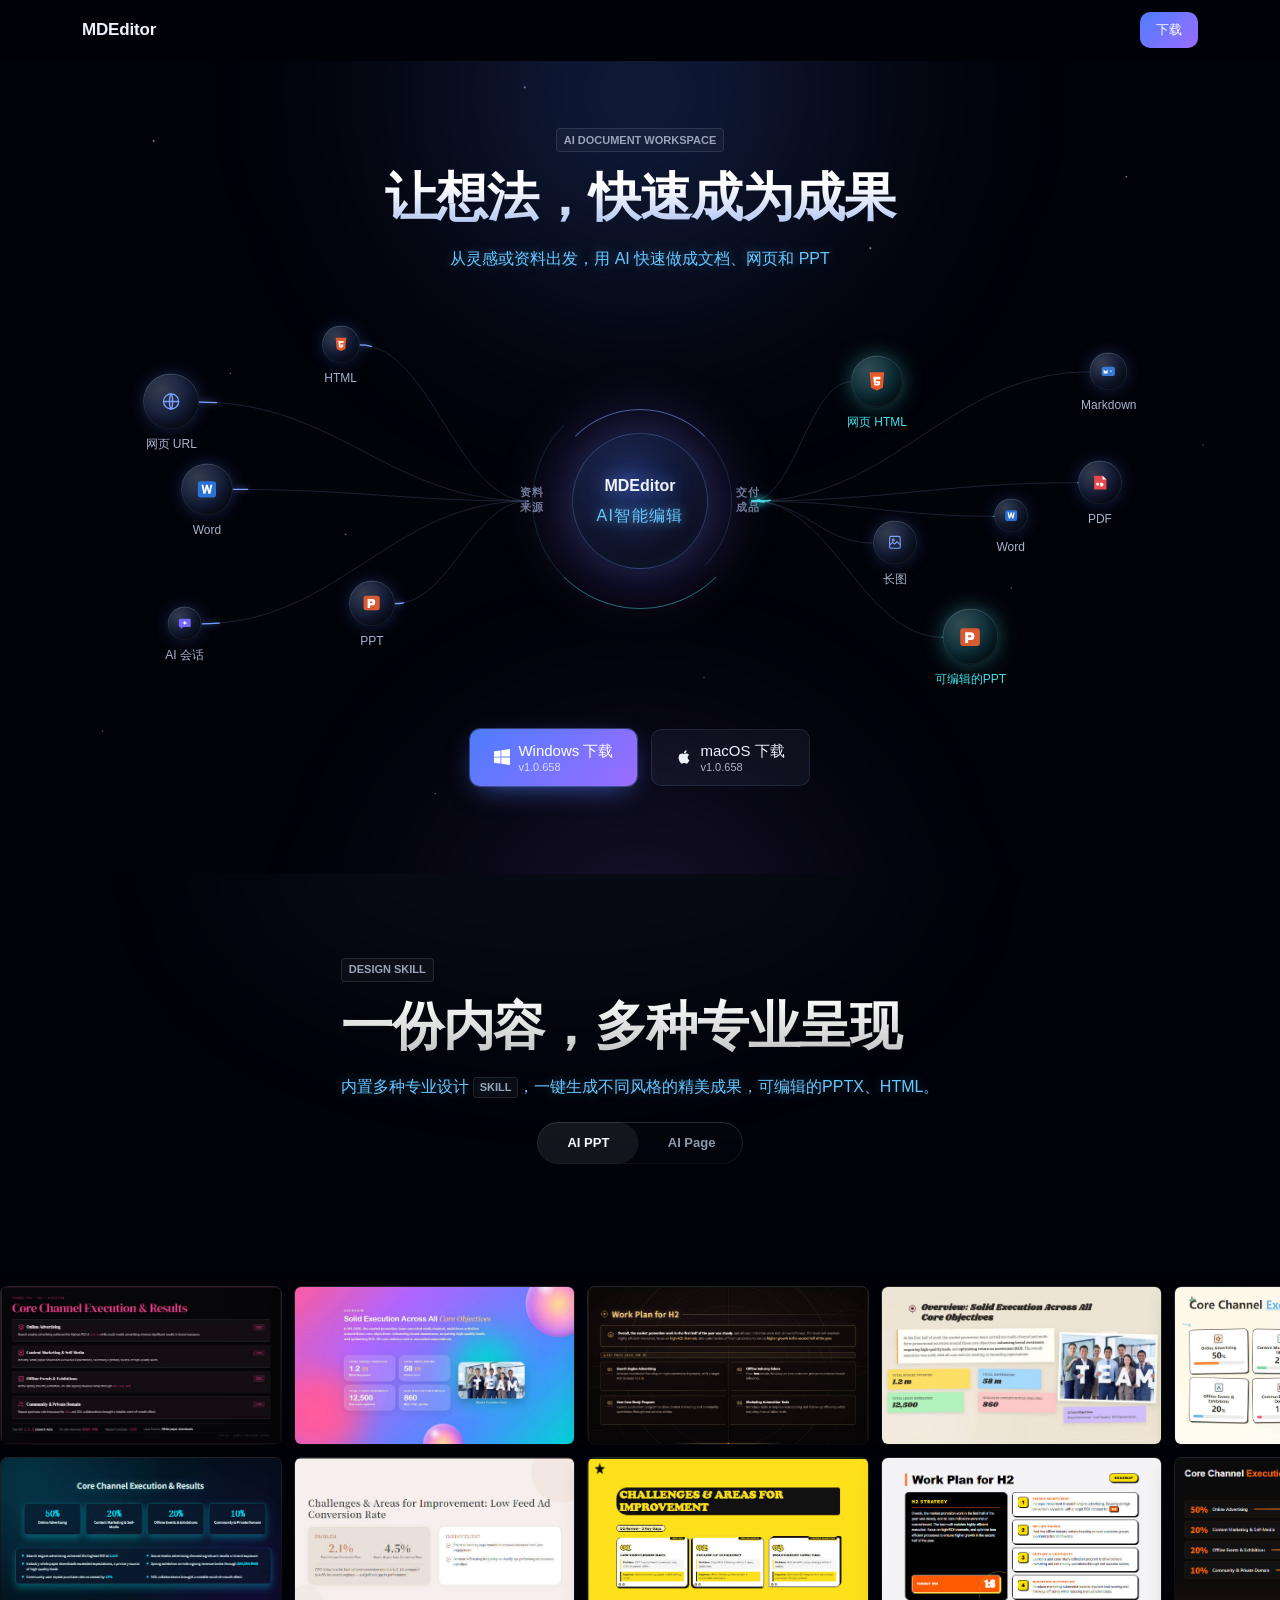
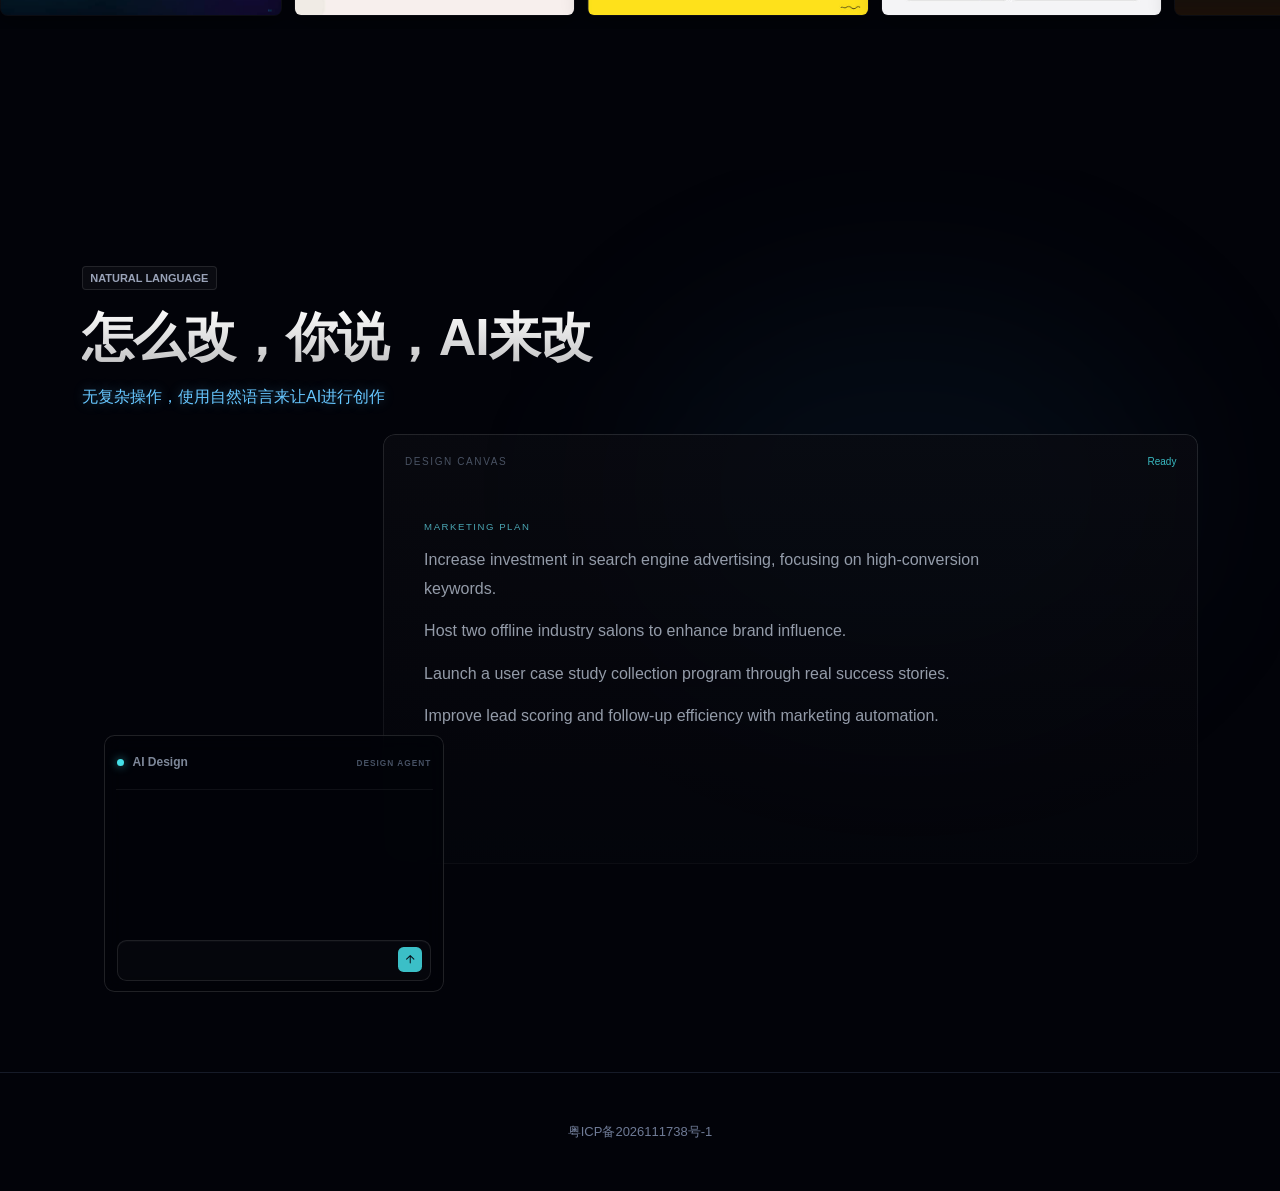
==== commit 5b9e70ee: "同步 Cloudflare Pages 发布文件" ====
--- a/index.html
+++ b/index.html
@@ -5,7 +5,7 @@
   <meta name="viewport" content="width=device-width, initial-scale=1.0">
   <meta name="description" content="桌面端文档工作台。把网页、Word、PPT 导入成 Markdown，编辑之后直接生成长图文、演示稿和 PDF，生成完还能继续改。">
   <title>MDEditor - 桌面端文档工作台</title>
-  <link rel="stylesheet" href="styles.css">
+  <link rel="stylesheet" href="styles.css?v=4">
 </head>
 <body>
   <header class="topbar">
@@ -22,7 +22,7 @@
       <div class="nebula nebula-b" aria-hidden="true"></div>
 
       <div class="wrap hero-inner">
-        <p class="eyebrow">AI文档工作台</p>
+        <span class="showcase-kicker">AI DOCUMENT WORKSPACE</span>
         <h1 class="hero-title">让想法，快速成为成果</h1>
         <p class="hero-lede">
           从灵感或资料出发，用 AI 快速做成文档、网页和 PPT
@@ -148,6 +148,93 @@
         </div>
       </div>
     </section>
+
+    <section class="showcase-section" id="design-showcase" aria-labelledby="showcase-title">
+      <div class="wrap showcase-inner">
+        <header class="showcase-header">
+          <div class="showcase-heading">
+            <span class="showcase-kicker">DESIGN SKILL</span>
+            <h2 id="showcase-title">一份内容，多种专业呈现</h2>
+            <p class="showcase-summary">内置多种专业设计 <span class="skill-label">SKILL</span>，一键生成不同风格的精美成果，可编辑的PPTX、HTML。</p>
+          </div>
+        </header>
+      </div>
+
+      <div class="wrap showcase-mode-row">
+        <div class="showcase-modes" role="tablist" aria-label="成果类型">
+          <button class="mode-tab is-active" id="mode-ppt" type="button" role="tab" aria-selected="true" aria-controls="ppt-gallery" tabindex="0" data-mode="ppt">AI PPT</button>
+          <button class="mode-tab" id="mode-page" type="button" role="tab" aria-selected="false" aria-controls="page-empty" tabindex="-1" data-mode="page">AI Page</button>
+        </div>
+      </div>
+
+      <div class="showcase-gallery-wrap">
+        <div class="showcase-gallery" id="ppt-gallery" role="tabpanel" aria-labelledby="mode-ppt" tabindex="0" aria-live="polite">
+          <div class="showcase-gallery-status">正在加载 AI PPT 成果…</div>
+        </div>
+        <div class="showcase-page-empty is-hidden" id="page-empty" role="tabpanel" aria-labelledby="mode-page" tabindex="0">
+          <span class="empty-state-mark" aria-hidden="true">PAGE</span>
+          <strong>AI Page 成果即将展示</strong>
+          <p>支持生成 HTML、PDF、长图，真实成果素材补充后将在这里呈现。</p>
+        </div>
+      </div>
+    </section>
+
+    <section class="ai-design-section" id="ai-design" aria-labelledby="ai-design-title">
+      <div class="wrap ai-design-inner">
+        <header class="ai-design-header">
+          <span class="showcase-kicker">NATURAL LANGUAGE</span>
+          <h2 id="ai-design-title">怎么改，你说，AI来改</h2>
+          <p>无复杂操作，使用自然语言来让AI进行创作</p>
+        </header>
+
+        <div class="ai-design-stage">
+          <div class="ai-canvas" aria-label="AI 设计结果预览">
+            <div class="ai-canvas-meta"><span>DESIGN CANVAS</span><span class="ai-result-state">就绪</span></div>
+            <div class="ai-result-stack">
+              <div class="ai-raw-content is-visible" data-result="raw">
+                <span class="ai-raw-kicker">MARKETING PLAN</span>
+                <p>Increase investment in search engine advertising, focusing on high-conversion keywords.</p>
+                <p>Host two offline industry salons to enhance brand influence.</p>
+                <p>Launch a user case study collection program through real success stories.</p>
+                <p>Improve lead scoring and follow-up efficiency with marketing automation.</p>
+              </div>
+              <div class="ai-design-grid" data-result="cards" aria-hidden="true">
+                <article class="ai-design-card">
+                  <span class="ai-card-icon" aria-hidden="true"><svg viewBox="0 0 24 24"><circle cx="11" cy="11" r="7"></circle><path d="m20 20-3.7-3.7"></path></svg></span>
+                  <span class="ai-card-label">SEARCH ADS</span><h3>Search Ads</h3><p>Focus on high-conversion keywords to improve campaign efficiency.</p><strong>Target ROI · 1:6</strong>
+                </article>
+                <article class="ai-design-card">
+                  <span class="ai-card-icon" aria-hidden="true"><svg viewBox="0 0 24 24"><path d="M16 21v-2a4 4 0 0 0-4-4H6a4 4 0 0 0-4 4v2"></path><circle cx="9" cy="7" r="4"></circle><path d="M22 21v-2a4 4 0 0 0-3-3.87"></path><path d="M16 3.13a4 4 0 0 1 0 7.75"></path></svg></span>
+                  <span class="ai-card-label">OFFLINE SALONS</span><h3>Offline Salons</h3><p>Connect with core audiences and strengthen brand influence.</p><strong>Key Cities · 2</strong>
+                </article>
+                <article class="ai-design-card">
+                  <span class="ai-card-icon" aria-hidden="true"><svg viewBox="0 0 24 24"><path d="M14 2H6a2 2 0 0 0-2 2v16a2 2 0 0 0 2 2h12a2 2 0 0 0 2-2V8z"></path><path d="M14 2v6h6"></path><path d="M8 13h8M8 17h6"></path></svg></span>
+                  <span class="ai-card-label">CASE STUDIES</span><h3>Case Studies</h3><p>Turn real success stories into content that travels.</p><strong>New This Quarter · 12</strong>
+                </article>
+                <article class="ai-design-card">
+                  <span class="ai-card-icon" aria-hidden="true"><svg viewBox="0 0 24 24"><path d="M13 2 3 14h9l-1 8 10-12h-9z"></path></svg></span>
+                  <span class="ai-card-label">AUTOMATION</span><h3>Marketing Automation</h3><p>Improve lead scoring and follow-up efficiency.</p><strong>Manual Effort · -30%</strong>
+                </article>
+              </div>
+            </div>
+          </div>
+
+          <div class="ai-chat" aria-label="AI 设计指令演示">
+            <div class="ai-chat-bar"><span class="ai-chat-status" aria-hidden="true"></span><span>AI Design</span><span class="ai-chat-model">DESIGN AGENT</span></div>
+            <div class="ai-chat-body">
+              <div class="ai-chat-history" aria-live="polite">
+                <div class="ai-chat-message" data-message="card"><span>把内容设计为卡片</span></div>
+                <div class="ai-chat-message" data-message="icon"><span>增加 SVG 图标进行点缀</span></div>
+              </div>
+              <div class="ai-composer">
+                <span class="ai-command-text"></span><span class="ai-command-caret" aria-hidden="true"></span>
+                <span class="ai-send-button" aria-hidden="true"><svg viewBox="0 0 24 24"><path d="M12 19V5M5 12l7-7 7 7"></path></svg></span>
+              </div>
+            </div>
+          </div>
+        </div>
+      </div>
+    </section>
   </main>
 
   <footer class="site-footer">
@@ -158,6 +245,6 @@
     </div>
   </footer>
 
-  <script src="script.js"></script>
+  <script src="script.js?v=6"></script>
 </body>
 </html>
--- a/styles.css
+++ b/styles.css
@@ -9,9 +9,9 @@
   --text-2: #a8b3cc;
   --text-3: #6f7b96;
 
-  /* 深空背景 */
-  --bg: #05070f;
-  --bg-soft: #0a0e1c;
+  /* 全站深空背景 */
+  --bg: #020309;
+  --bg-soft: #070a14;
   --bg-line: rgba(126, 148, 200, 0.16);
 
   /* 品牌／光效 */
@@ -71,7 +71,7 @@
   position: sticky;
   top: 0;
   z-index: 100;
-  background: rgba(5, 7, 15, 0.72);
+  background: rgba(2, 3, 9, 0.76);
   backdrop-filter: saturate(160%) blur(14px);
   border-bottom: 1px solid transparent;
   transition: border-color 0.2s ease;
@@ -180,6 +180,7 @@
   position: relative;
   padding: 4rem 0 5.5rem;
   text-align: center;
+  background: var(--bg);
   overflow: hidden;
 }
 
@@ -368,10 +369,26 @@
       rgba(40, 58, 110, 0.55) 55%,
       rgba(10, 14, 28, 0.9) 100%);
   box-shadow:
-    inset 0 0 0 1px rgba(150, 180, 255, 0.22),
     inset -6px -8px 14px rgba(0, 0, 0, 0.55),
     0 0 18px -4px rgba(77, 125, 255, 0.45);
   transition: box-shadow 0.25s ease, transform 0.25s ease;
+}
+
+.planet-body::before {
+  position: absolute;
+  inset: 0;
+  padding: 1px;
+  border-radius: inherit;
+  background: linear-gradient(
+    180deg,
+    rgba(255, 255, 255, 0.16) 0%,
+    rgba(255, 255, 255, 0.05) 100%
+  );
+  content: '';
+  pointer-events: none;
+  -webkit-mask: linear-gradient(#000 0 0) content-box, linear-gradient(#000 0 0);
+  -webkit-mask-composite: xor;
+  mask-composite: exclude;
 }
 
 /* 漂浮加在外层，避免和 hover 的 transform 打架；相位由 --d 错开 */
@@ -415,7 +432,6 @@
 .planet:hover .planet-body {
   transform: translateY(-3px) scale(1.06);
   box-shadow:
-    inset 0 0 0 1px rgba(180, 205, 255, 0.4),
     inset -6px -8px 14px rgba(0, 0, 0, 0.5),
     0 0 26px -2px rgba(122, 162, 255, 0.7);
 }
@@ -436,7 +452,6 @@
       rgba(20, 80, 95, 0.6) 55%,
       rgba(8, 18, 26, 0.92) 100%);
   box-shadow:
-    inset 0 0 0 1px rgba(69, 224, 232, 0.35),
     inset -6px -8px 14px rgba(0, 0, 0, 0.5),
     0 0 22px -3px rgba(69, 224, 232, 0.5);
 }
@@ -604,12 +619,977 @@
 }
 
 /* ============================================
+   第二屏：AI 生成成果展廊
+   ============================================ */
+
+.showcase-section {
+  position: relative;
+  height: 100vh;
+  min-height: 42rem;
+  max-height: 56rem;
+  padding: 5rem 0 3rem;
+  color: #f2f3f5;
+  background: var(--bg);
+  overflow: hidden;
+  display: flex;
+  flex-direction: column;
+}
+
+.showcase-section::before {
+  position: absolute;
+  top: -10rem;
+  left: 18%;
+  width: 42rem;
+  height: 18rem;
+  border-radius: 50%;
+  background: rgba(93, 112, 166, 0.08);
+  filter: blur(80px);
+  content: '';
+  pointer-events: none;
+}
+
+.showcase-header {
+  position: relative;
+  margin-bottom: 1.25rem;
+}
+
+.showcase-heading { max-width: 42rem; }
+
+.showcase-kicker,
+.skill-label {
+  display: inline-block;
+  border: 1px solid rgba(255, 255, 255, 0.1);
+  border-radius: 4px;
+  color: #9aa3b8;
+  background: rgba(255, 255, 255, 0.035);
+  font-size: 0.6875rem;
+  font-weight: 700;
+  line-height: 1.7;
+}
+
+.showcase-kicker {
+  margin-bottom: 0.85rem;
+  padding: 0.1rem 0.45rem;
+}
+
+.skill-label {
+  padding: 0 0.35rem;
+  vertical-align: 0.08em;
+}
+
+.showcase-heading h2 {
+  margin-bottom: 0.9rem;
+  font-size: clamp(2.125rem, 4.4vw, 3.25rem);
+  font-weight: 650;
+  line-height: 1.22;
+  letter-spacing: -0.02em;
+  background: linear-gradient(180deg, #fff 0%, rgba(255, 255, 255, 0.75) 100%);
+  -webkit-background-clip: text;
+  background-clip: text;
+  -webkit-text-fill-color: transparent;
+}
+
+.showcase-summary {
+  max-width: 38rem;
+  font-size: 1rem;
+  color: #67c7ff;
+  text-shadow: 0 0 12px rgba(103, 199, 255, 0.35);
+  line-height: 1.8;
+}
+
+.showcase-mode-row {
+  display: flex;
+  justify-content: flex-end;
+  margin-bottom: 1rem;
+}
+
+.showcase-modes {
+  position: relative;
+  display: flex;
+  gap: 0.2rem;
+  padding: 1px;
+  border-radius: 999px;
+  background: linear-gradient(
+    180deg,
+    rgba(255, 255, 255, 0.16) 0%,
+    rgba(255, 255, 255, 0.05) 100%
+  );
+  box-shadow: none;
+  overflow: hidden;
+}
+
+.showcase-modes::before {
+  position: absolute;
+  inset: 1px;
+  border-radius: inherit;
+  background: rgba(2, 3, 9, 0.9);
+  backdrop-filter: blur(14px) saturate(130%);
+  content: '';
+}
+
+.showcase-modes .mode-indicator {
+  position: absolute;
+  z-index: 1;
+  top: 1px;
+  left: 4px;
+  height: calc(100% - 2px);
+  border-radius: 999px;
+  background: rgba(255, 255, 255, 0.07);
+  box-shadow: 0 0 0 0.5px rgba(255, 255, 255, 0.1);
+  transition: transform 0.32s cubic-bezier(0.4, 0, 0.2, 1), width 0.32s cubic-bezier(0.4, 0, 0.2, 1);
+  pointer-events: none;
+}
+
+.mode-tab {
+  position: relative;
+  z-index: 2;
+  min-width: 6.25rem;
+  padding: 0.55rem 1rem;
+  border: 0;
+  border-radius: 999px;
+  color: #8f99ad;
+  background: transparent;
+  font: inherit;
+  font-size: 0.8125rem;
+  font-weight: 650;
+  cursor: pointer;
+  transition: color 0.18s ease, background 0.18s ease, box-shadow 0.18s ease;
+}
+
+.mode-tab.is-active {
+  color: #f7f9ff;
+}
+
+.showcase-gallery-wrap {
+  position: relative;
+  flex: 1;
+  display: grid;
+  align-items: center;
+  width: 100%;
+  overflow: hidden;
+}
+
+.showcase-gallery {
+  --gallery-gap: 1.125rem;
+  display: flex;
+  gap: var(--gallery-gap);
+  padding: 0.8rem 0;
+  overflow: hidden;
+  width: 100%;
+  grid-area: 1 / 1;
+  opacity: 1;
+  visibility: visible;
+  transition: opacity 0.45s cubic-bezier(0.4, 0, 0.2, 1), visibility 0.45s;
+}
+
+.showcase-gallery--ppt {
+  flex-direction: column;
+  gap: 0.75rem;
+}
+
+.showcase-gallery--ppt .showcase-track {
+  gap: 0.75rem;
+}
+
+.showcase-gallery--ppt .showcase-card {
+  flex: 0 0 clamp(16rem, 22vw, 22rem);
+}
+
+.showcase-gallery--ppt .showcase-track--reverse {
+  animation-name: marquee-reverse;
+}
+
+@keyframes marquee-reverse {
+  0% { transform: translateX(-50%); }
+  100% { transform: translateX(0); }
+}
+
+.showcase-gallery.is-hidden {
+  opacity: 0;
+  visibility: hidden;
+  pointer-events: none;
+  transition: opacity 0.35s cubic-bezier(0.4, 0, 0.2, 1), visibility 0s 0.35s;
+}
+
+.showcase-track {
+  display: flex;
+  flex-shrink: 0;
+  width: max-content;
+  gap: var(--gallery-gap);
+  animation: marquee var(--marquee-duration, 30s) linear infinite;
+  will-change: transform;
+}
+
+@keyframes marquee {
+  0% { transform: translateX(0); }
+  100% { transform: translateX(-50%); }
+}
+
+.showcase-card {
+  flex: 0 0 clamp(19rem, 28.5vw, 27rem);
+  min-width: 0;
+  margin: 0;
+  padding: 1px;
+  border-radius: 8px;
+  background: linear-gradient(
+    180deg,
+    rgba(255, 255, 255, 0.13) 0%,
+    rgba(255, 255, 255, 0.04) 100%
+  );
+  box-shadow:
+    0 8px 24px rgba(0, 0, 0, 0.32),
+    0 2px 6px rgba(0, 0, 0, 0.2);
+  overflow: hidden;
+  transition: transform 0.22s ease, box-shadow 0.22s ease;
+}
+
+.showcase-card:hover {
+  transform: translateY(-3px) scale(1.005);
+  background: linear-gradient(
+    180deg,
+    rgba(255, 255, 255, 0.17) 0%,
+    rgba(255, 255, 255, 0.05) 100%
+  );
+  box-shadow:
+    0 16px 40px rgba(0, 0, 0, 0.38),
+    0 4px 12px rgba(0, 0, 0, 0.24);
+}
+
+.showcase-card img {
+  display: block;
+  width: 100%;
+  aspect-ratio: 16 / 9;
+  border-radius: 6px;
+  object-fit: cover;
+  background: #08090c;
+  pointer-events: none;
+}
+
+.showcase-gallery--page .showcase-card {
+  flex: 0 0 clamp(12rem, 18vw, 17rem);
+}
+
+.showcase-gallery--page .showcase-card img {
+  aspect-ratio: 9 / 16;
+}
+
+.showcase-gallery-status {
+  display: grid;
+  flex: 1 0 calc(100% - 2rem);
+  min-height: 15rem;
+  place-items: center;
+  border: 1px solid rgba(126, 148, 200, 0.16);
+  border-radius: 8px;
+  color: #858da0;
+  background: rgba(8, 10, 16, 0.68);
+  text-align: center;
+}
+
+.showcase-page-empty {
+  display: grid;
+  place-items: center;
+  align-content: center;
+  grid-area: 1 / 1;
+  min-height: 23rem;
+  margin: 0 max(2rem, calc((100vw - var(--wrap)) / 2 + 2rem)) 0 0;
+  padding: 2rem;
+  border: 1px solid rgba(190, 196, 211, 0.14);
+  border-radius: 7px;
+  color: #8e94a1;
+  background: linear-gradient(145deg, #0b0d12, #090a0d);
+  text-align: center;
+  opacity: 1;
+  visibility: visible;
+  transition: opacity 0.45s cubic-bezier(0.4, 0, 0.2, 1), visibility 0.45s;
+}
+
+.showcase-page-empty.is-hidden {
+  opacity: 0;
+  visibility: hidden;
+  pointer-events: none;
+  transition: opacity 0.35s cubic-bezier(0.4, 0, 0.2, 1), visibility 0s 0.35s;
+}
+
+.empty-state-mark {
+  margin-bottom: 1rem;
+  padding: 0.2rem 0.55rem;
+  border: 1px solid rgba(182, 190, 209, 0.18);
+  border-radius: 4px;
+  color: #727988;
+  font-size: 0.6875rem;
+  font-weight: 700;
+}
+
+.showcase-page-empty strong {
+  margin-bottom: 0.4rem;
+  color: #e8eaf0;
+  font-size: 1.3rem;
+}
+
+.showcase-page-empty p {
+  max-width: 27rem;
+  color: #858b98;
+  font-size: 0.875rem;
+}
+
+
+.mode-tab:focus-visible,
+.showcase-page-empty:focus-visible {
+  outline: 2px solid #8ea8e8;
+  outline-offset: 3px;
+}
+
+@media (max-width: 760px) {
+  .showcase-section { padding: 4rem 0 2.5rem; height: auto; max-height: none; }
+  .showcase-header { margin-bottom: 1.25rem; }
+  .showcase-modes { width: 100%; }
+  .mode-tab { flex: 1; min-width: 0; }
+  .showcase-gallery-wrap { width: 100%; flex: none; display: grid; }
+  .showcase-card { flex-basis: 84vw; }
+  .showcase-page-empty { min-height: 19rem; margin-right: 1.25rem; }
+}
+
+@media (max-width: 520px) {
+  .showcase-heading h2 { font-size: 2rem; }
+  .showcase-summary { font-size: 0.9375rem; }
+}
+
+@media (prefers-reduced-motion: reduce) {
+  .mode-tab,
+  .showcase-card { transition: none; }
+  .showcase-track { animation: none; }
+  .mode-indicator { transition: none; }
+  .showcase-gallery,
+  .showcase-page-empty { transition: none; }
+}
+
+/* ============================================
+   第三屏：自然语言 AI 设计
+   ============================================ */
+
+.ai-design-section {
+  position: relative;
+  min-height: 100vh;
+  padding: 6rem 0;
+  color: var(--text);
+  background: var(--bg);
+  overflow: hidden;
+}
+
+.ai-design-section::before {
+  position: absolute;
+  top: 14%;
+  right: 8%;
+  width: 34rem;
+  height: 24rem;
+  border-radius: 50%;
+  background: rgba(38, 111, 163, 0.08);
+  filter: blur(90px);
+  content: '';
+  pointer-events: none;
+}
+
+.ai-design-inner {
+  position: relative;
+}
+
+.ai-design-header {
+  max-width: 45rem;
+  margin-bottom: 3rem;
+}
+
+.ai-design-header h2 {
+  margin-bottom: 0.9rem;
+  font-size: clamp(2.125rem, 4.4vw, 3.25rem);
+  font-weight: 650;
+  line-height: 1.22;
+  letter-spacing: -0.02em;
+  background: linear-gradient(180deg, #fff 0%, rgba(255, 255, 255, 0.75) 100%);
+  -webkit-background-clip: text;
+  background-clip: text;
+  -webkit-text-fill-color: transparent;
+}
+
+.ai-design-header p {
+  color: #67c7ff;
+  font-size: 1rem;
+  line-height: 1.8;
+  text-shadow: 0 0 12px rgba(103, 199, 255, 0.35);
+}
+
+.ai-design-stage {
+  display: grid;
+  grid-template-columns: minmax(17rem, 0.72fr) minmax(30rem, 1.45fr);
+  gap: clamp(2rem, 5vw, 5rem);
+  align-items: center;
+}
+
+.ai-chat,
+.ai-result {
+  position: relative;
+  overflow: hidden;
+  border-radius: 8px;
+  background: linear-gradient(180deg, rgba(255, 255, 255, 0.09), rgba(255, 255, 255, 0.015));
+  padding: 1px;
+}
+
+.ai-chat::before,
+.ai-result::before {
+  position: absolute;
+  inset: 1px;
+  border-radius: 7px;
+  background: rgba(4, 8, 15, 0.94);
+  content: '';
+}
+
+.ai-chat {
+  align-self: stretch;
+  min-height: 25rem;
+  opacity: 0.7;
+  box-shadow: 0 18px 50px rgba(0, 0, 0, 0.22);
+}
+
+.ai-chat-bar,
+.ai-result-bar {
+  position: relative;
+  z-index: 1;
+  display: flex;
+  align-items: center;
+  min-height: 2.75rem;
+  padding: 0 1rem;
+  border-bottom: 1px solid rgba(255, 255, 255, 0.055);
+  color: #7f899e;
+  font-size: 0.75rem;
+  font-weight: 650;
+}
+
+.ai-chat-bar {
+  gap: 0.55rem;
+}
+
+.ai-chat-status {
+  width: 0.45rem;
+  height: 0.45rem;
+  border-radius: 50%;
+  background: #45e0e8;
+  box-shadow: 0 0 10px rgba(69, 224, 232, 0.65);
+}
+
+.ai-chat-body {
+  position: relative;
+  z-index: 1;
+  padding: 1.5rem 1.25rem;
+}
+
+.ai-chat-intro {
+  margin-bottom: 1.5rem;
+  color: #667086;
+  font-size: 0.8125rem;
+  line-height: 1.65;
+}
+
+.ai-command {
+  position: relative;
+  display: flex;
+  min-height: 3.2rem;
+  margin-top: 1rem;
+  padding: 0.85rem 0.9rem;
+  border: 1px solid rgba(255, 255, 255, 0.055);
+  border-radius: 6px;
+  color: #d6dce9;
+  background: rgba(255, 255, 255, 0.025);
+  font-size: 0.875rem;
+  line-height: 1.55;
+  opacity: 0.24;
+  transition: opacity 0.3s ease, border-color 0.3s ease, background 0.3s ease;
+}
+
+.ai-command.is-active,
+.ai-command.is-complete {
+  opacity: 1;
+}
+
+.ai-command.is-active {
+  border-color: rgba(69, 224, 232, 0.16);
+  background: rgba(69, 224, 232, 0.035);
+}
+
+.ai-command-mark {
+  flex: none;
+  margin-right: 0.55rem;
+  color: #45e0e8;
+}
+
+.ai-command-caret {
+  display: none;
+  width: 1px;
+  height: 1.05em;
+  margin: 0.18em 0 0 0.16rem;
+  background: #67c7ff;
+  animation: ai-caret 0.75s step-end infinite;
+}
+
+.ai-command.is-active .ai-command-caret {
+  display: inline-block;
+}
+
+@keyframes ai-caret {
+  50% { opacity: 0; }
+}
+
+.ai-result {
+  box-shadow: 0 28px 70px rgba(0, 0, 0, 0.34);
+}
+
+.ai-result-bar {
+  justify-content: space-between;
+}
+
+.ai-result-state {
+  color: #45e0e8;
+}
+
+.ai-result-canvas {
+  position: relative;
+  z-index: 1;
+  aspect-ratio: 860 / 420;
+  overflow: hidden;
+  border-radius: 0 0 7px 7px;
+  background: #061522;
+  isolation: isolate;
+}
+
+.ai-result-image {
+  position: absolute;
+  inset: 0;
+  width: 100%;
+  height: 100%;
+  object-fit: cover;
+  opacity: 0;
+  clip-path: inset(0 0 100% 0);
+  transition: opacity 0.12s linear;
+  pointer-events: none;
+}
+
+.ai-result-image.is-base {
+  position: relative;
+  opacity: 1;
+  clip-path: inset(0);
+}
+
+.ai-result-image.is-revealing {
+  opacity: 1;
+  animation: ai-image-reveal 1.45s cubic-bezier(0.42, 0, 0.2, 1) forwards;
+}
+
+.ai-result-image.is-visible {
+  opacity: 1;
+  clip-path: inset(0);
+}
+
+.ai-scan-line {
+  position: absolute;
+  z-index: 5;
+  top: -10%;
+  left: 2.5%;
+  width: 95%;
+  height: 1px;
+  opacity: 0;
+  background: linear-gradient(90deg, transparent, rgba(69, 224, 232, 0.52) 20%, #b7f8ff 50%, rgba(69, 224, 232, 0.52) 80%, transparent);
+  box-shadow: 0 0 12px rgba(69, 224, 232, 0.52), 0 6px 24px rgba(69, 224, 232, 0.18);
+  pointer-events: none;
+}
+
+.ai-scan-line.is-scanning {
+  animation: ai-scan 1.45s cubic-bezier(0.42, 0, 0.2, 1) forwards;
+}
+
+@keyframes ai-scan {
+  0% { top: -2%; opacity: 0; }
+  8% { opacity: 1; }
+  92% { opacity: 1; }
+  100% { top: 102%; opacity: 0; }
+}
+
+@keyframes ai-image-reveal {
+  from { clip-path: inset(0 0 100% 0); }
+  to { clip-path: inset(0); }
+}
+
+@media (max-width: 860px) {
+  .ai-design-section { min-height: auto; padding: 5rem 0; }
+  .ai-design-header { margin-bottom: 2rem; }
+  .ai-design-stage { grid-template-columns: 1fr; gap: 1.5rem; }
+  .ai-chat { min-height: 15rem; }
+  .ai-result { order: -1; }
+}
+
+@media (max-width: 520px) {
+  .ai-design-section { padding: 4rem 0; }
+  .ai-design-header h2 { font-size: 2rem; }
+  .ai-design-header p { font-size: 0.9375rem; }
+}
+
+@media (prefers-reduced-motion: reduce) {
+  .ai-command-caret,
+  .ai-scan-line,
+  .ai-result-image { animation: none !important; }
+}
+
+/* 第三屏叠层舞台覆写 */
+.ai-design-section {
+  min-height: 100vh;
+  padding: 6rem 0 7rem;
+}
+
+.ai-design-header {
+  display: flex;
+  justify-content: space-between;
+  align-items: flex-end;
+  gap: 4rem;
+  max-width: none;
+  margin-bottom: 2rem;
+}
+
+.ai-design-header h2 { max-width: 31rem; }
+.ai-design-header p { max-width: 22rem; margin-bottom: 0.35rem; }
+
+.ai-design-stage {
+  position: relative;
+  display: block;
+  min-height: 31rem;
+}
+
+.ai-canvas {
+  position: relative;
+  width: min(73%, 52rem);
+  min-height: calc(25rem + 30px);
+  margin: 1rem 0 0 auto;
+  padding: 1.2rem 1.35rem;
+  opacity: 0.7;
+  transform: rotate(-1.2deg);
+  transition: opacity 0.8s ease, transform 0.8s ease;
+}
+
+.ai-canvas::before {
+  position: absolute;
+  inset: 0;
+  border-top: 1px solid rgba(255, 255, 255, 0.09);
+  border-left: 1px solid rgba(255, 255, 255, 0.035);
+  background: linear-gradient(135deg, rgba(255,255,255,0.035), transparent 45%);
+  content: '';
+  pointer-events: none;
+}
+
+.ai-canvas-meta {
+  position: relative;
+  display: flex;
+  justify-content: space-between;
+  margin-bottom: 2rem;
+  color: #596477;
+  font-size: 0.625rem;
+  letter-spacing: 0.16em;
+}
+
+.ai-canvas-meta .ai-result-state { color: #45e0e8; letter-spacing: 0; }
+.ai-raw-content,
+.ai-design-grid { position: relative; }
+
+.ai-raw-content {
+  max-width: 40rem;
+  padding: 1rem 1.2rem 1.5rem;
+  color: #b4bdcc;
+  font-size: clamp(0.85rem, 1.25vw, 1.05rem);
+  line-height: 1.8;
+  transition: opacity 0.55s ease, transform 0.7s cubic-bezier(0.2, 0.8, 0.2, 1), filter 0.7s ease;
+}
+
+.ai-raw-kicker,
+.ai-card-label {
+  display: block;
+  margin-bottom: 0.65rem;
+  color: #5ac8d7;
+  font-size: 0.6rem;
+  letter-spacing: 0.16em;
+}
+
+.ai-raw-content p { margin-bottom: 0.85rem; }
+.ai-raw-content.is-leaving { opacity: 0; transform: translateY(-1rem); filter: blur(5px); }
+
+.ai-design-grid {
+  display: grid;
+  grid-template-columns: repeat(2, minmax(0, 1fr));
+  gap: 0.8rem;
+  opacity: 0;
+  transform: translateY(1.5rem) scale(0.98);
+  filter: blur(7px);
+  transition: opacity 0.85s ease, transform 0.85s cubic-bezier(0.2, 0.8, 0.2, 1), filter 0.85s ease;
+}
+
+.ai-design-grid.is-visible { opacity: 1; transform: none; filter: none; }
+.ai-design-card {
+  position: relative;
+  min-height: 8.3rem;
+  padding: 1.15rem 1.2rem;
+  border-top: 1px solid rgba(94, 210, 226, 0.23);
+  border-left: 1px solid rgba(255, 255, 255, 0.06);
+  background: linear-gradient(135deg, rgba(16, 36, 54, 0.5), rgba(5, 15, 26, 0.16));
+  box-shadow: 0 1.5rem 3rem rgba(0,0,0,0.12);
+}
+
+.ai-design-card p { max-width: 18rem; color: #c3ccd9; font-size: 0.8rem; line-height: 1.55; }
+.ai-design-card strong { color: #45e0e8; font-size: 0.8rem; }
+.ai-icon-grid { position: absolute; inset: 4.1rem 0 auto; }
+.ai-icon-grid.is-visible .ai-svg-icon { opacity: 1; transform: scale(1); }
+.ai-svg-icon {
+  display: block;
+  width: 1.3rem;
+  height: 1.3rem;
+  margin-bottom: 0.8rem;
+  color: #45e0e8;
+  font-size: 1.3rem;
+  line-height: 1;
+  opacity: 0;
+  transform: scale(0.4) rotate(-12deg);
+  transition: opacity 0.45s ease 0.35s, transform 0.55s cubic-bezier(0.2, 1.5, 0.4, 1) 0.35s;
+}
+
+.ai-chat {
+  position: absolute;
+  z-index: 3;
+  left: 2%;
+  bottom: 0;
+  width: min(34rem, 48%);
+  min-height: 18rem;
+  padding: 0;
+  overflow: visible;
+  border: 0;
+  border-radius: 0;
+  background: transparent;
+  opacity: 1;
+  box-shadow: 0 2rem 5rem rgba(0,0,0,0.3);
+}
+
+.ai-chat::before { display: none; }
+.ai-chat-bar { padding: 0 0 0.8rem; border: 0; color: #7d8799; }
+.ai-chat-body { padding: 0; }
+.ai-chat-intro { margin-bottom: 1rem; color: #596477; }
+.ai-command { min-height: 2.7rem; margin-top: 0.65rem; padding: 0.65rem 0.8rem; border: 0; border-left: 1px solid rgba(69,224,232,0.28); border-radius: 0; background: transparent; }
+.ai-command.is-active { background: linear-gradient(90deg, rgba(69,224,232,0.06), transparent 75%); }
+.ai-command.is-complete { color: #e0e6f0; }
+.ai-send-row { display: flex; align-items: center; justify-content: space-between; margin-top: 1.2rem; padding-top: 0.8rem; border-top: 1px solid rgba(255,255,255,0.06); color: #596477; font-size: 0.7rem; }
+.ai-send-button { display: grid; place-items: center; width: 1.7rem; height: 1.7rem; border-radius: 0.45rem; color: #08121d; background: #45e0e8; box-shadow: 0 0 1.5rem rgba(69,224,232,0.32); font-size: 1rem; font-weight: 700; opacity: 0.85; }
+.ai-send-button.is-sending { animation: ai-send-pulse 0.55s ease; }
+
+@keyframes ai-send-pulse { 50% { transform: translateY(-3px) scale(1.08); box-shadow: 0 0 2rem rgba(69,224,232,0.55); } }
+
+/* 同位结果切换与完整会话输入 */
+.ai-result-stack { position: relative; min-height: 20rem; }
+.ai-result-stack > [data-result] {
+  position: absolute;
+  inset: 0;
+  opacity: 0;
+  visibility: hidden;
+  transform: translateY(0.7rem);
+  filter: blur(4px);
+  transition: opacity 0.65s ease, visibility 0s linear 0.65s, transform 0.65s cubic-bezier(0.2,0.8,0.2,1), filter 0.65s ease;
+}
+.ai-result-stack > [data-result].is-visible {
+  opacity: 1;
+  visibility: visible;
+  transform: none;
+  filter: none;
+  transition-delay: 0s;
+}
+.ai-raw-content.is-leaving { opacity: 0; transform: none; filter: blur(4px); }
+.ai-design-grid { gap: 0.65rem; }
+.ai-design-card {
+  min-height: 9.1rem;
+  padding: 1.1rem 1.15rem 1rem 3.9rem;
+  overflow: hidden;
+  border: 0;
+  border-radius: 0.4rem;
+  background:
+    linear-gradient(180deg, rgba(255,255,255,0.055), rgba(255,255,255,0.012)) padding-box,
+    linear-gradient(180deg, rgba(255,255,255,0.14), rgba(95,209,226,0.035)) border-box;
+  border: 1px solid transparent;
+  box-shadow: inset 0 1px rgba(255,255,255,0.025), 0 1.5rem 3rem rgba(0,0,0,0.16);
+}
+.ai-design-card::after {
+  position: absolute;
+  inset: auto 1.1rem 0;
+  height: 1px;
+  background: linear-gradient(90deg, transparent, rgba(69,224,232,0.18), transparent);
+  content: '';
+}
+.ai-design-card h3 { margin: 0 0 0.35rem; color: #edf5fa; font-size: 0.92rem; font-weight: 560; letter-spacing: 0; }
+.ai-design-card p { min-height: 2.5em; margin: 0 0 0.7rem; color: #8996a8; }
+.ai-design-card strong { font-size: 0.68rem; font-weight: 520; }
+.ai-card-icon {
+  position: absolute;
+  top: 1.15rem;
+  left: 1.15rem;
+  display: grid;
+  place-items: center;
+  width: 2rem;
+  height: 2rem;
+  border: 1px solid rgba(84,209,222,0.16);
+  border-radius: 0.42rem;
+  color: #54d1de;
+  background: rgba(69,224,232,0.055);
+  opacity: 0;
+  transform: scale(0.72);
+  transition: opacity 0.5s ease, transform 0.6s cubic-bezier(0.2,1.3,0.4,1);
+}
+.ai-design-grid.has-icons .ai-card-icon { opacity: 1; transform: none; }
+.ai-card-icon svg { width: 1rem; height: 1rem; fill: none; stroke: currentColor; stroke-width: 1.7; stroke-linecap: round; stroke-linejoin: round; }
+.ai-card-label { margin-bottom: 0.35rem; color: #477d87; font-size: 0.52rem; }
+
+.ai-chat {
+  width: min(25rem, 41%);
+  min-height: 20rem;
+  padding: 0.85rem;
+  border: 1px solid rgba(255,255,255,0.075);
+  border-radius: 0.65rem;
+  background: linear-gradient(180deg, rgba(11,16,25,0.88), rgba(5,9,16,0.72));
+  box-shadow: 0 2.5rem 6rem rgba(0,0,0,0.36), inset 0 1px rgba(255,255,255,0.025);
+  backdrop-filter: blur(18px);
+}
+.ai-chat-bar { display: flex; align-items: center; gap: 0.5rem; padding: 0.15rem 0.1rem 0.8rem; border-bottom: 1px solid rgba(255,255,255,0.055); }
+.ai-chat-model { margin-left: auto; color: #465164; font-size: 0.52rem; letter-spacing: 0.12em; }
+.ai-chat-body { padding: 1rem 0.15rem 0.1rem; }
+.ai-chat-history { display: grid; align-content: end; gap: 0.6rem; min-height: 6.4rem; margin: 0.5rem 0 0.8rem; }
+.ai-chat-message {
+  justify-self: end;
+  max-width: 88%;
+  padding: 0.65rem 0.75rem;
+  border: 1px solid rgba(255,255,255,0.065);
+  border-radius: 0.55rem 0.55rem 0.15rem 0.55rem;
+  color: #cbd4e0;
+  background: rgba(255,255,255,0.035);
+  font-size: 0.76rem;
+  opacity: 0;
+  transform: translateY(0.5rem) scale(0.98);
+  transition: opacity 0.4s ease, transform 0.45s ease;
+}
+.ai-chat-message.is-visible { opacity: 1; transform: none; }
+.ai-chat-message small { display: block; margin-top: 0.25rem; color: #4faebb; font-size: 0.55rem; text-align: right; }
+.ai-composer {
+  position: relative;
+  display: flex;
+  align-items: center;
+  min-height: 3.25rem;
+  padding: 0.75rem 3.1rem 0.75rem 0.85rem;
+  border: 1px solid rgba(255,255,255,0.1);
+  border-radius: 0.6rem;
+  color: #e3e9f1;
+  background: rgba(255,255,255,0.026);
+  box-shadow: inset 0 1px rgba(255,255,255,0.025);
+  font-size: 0.78rem;
+}
+.ai-send-button { position: absolute; right: 0.55rem; bottom: 0.55rem; width: 2rem; height: 2rem; }
+.ai-send-button svg { width: 1rem; height: 1rem; fill: none; stroke: currentColor; stroke-width: 2; stroke-linecap: round; stroke-linejoin: round; }
+.ai-send-row { margin-top: 0.55rem; padding: 0 0.15rem; border: 0; color: #465164; font-size: 0.58rem; }
+
+/* 第三屏标题区精修 */
+.ai-design-header {
+  display: block;
+  margin-bottom: 3.25rem;
+}
+.ai-design-header .showcase-kicker {
+  display: block;
+  width: fit-content;
+  margin: 0 0 1rem;
+}
+.ai-design-header h2 {
+  max-width: none;
+  margin: 0 0 0.85rem;
+  white-space: nowrap;
+}
+.ai-design-header p {
+  max-width: 30rem;
+  margin: 0;
+}
+
+/* 第三屏最终精修 */
+.ai-canvas {
+  overflow: hidden;
+  border-radius: 0.75rem;
+  opacity: 0.82;
+  transform: translateY(-30px);
+  transition: opacity 0.8s ease, transform 0.8s ease;
+}
+.ai-canvas::before {
+  border: 1px solid transparent;
+  border-radius: inherit;
+  background:
+    linear-gradient(rgba(2,3,9,0.82), rgba(2,3,9,0.82)) padding-box,
+    linear-gradient(180deg, rgba(255,255,255,0.16), rgba(255,255,255,0.05)) border-box;
+}
+.ai-chat {
+  bottom: -2rem;
+  width: min(21.25rem, 35%);
+  min-height: 14.5rem;
+  padding: 0.65rem;
+  border-color: rgba(255,255,255,0.12);
+  background: rgba(2,3,9,0.76);
+  box-shadow: none;
+  backdrop-filter: blur(10px);
+}
+.ai-chat-body { display: flex; flex-direction: column; min-height: 11.9rem; padding: 0.5rem 0.1rem 0; }
+.ai-chat-history { min-height: 0; margin: 0.2rem 0 0.45rem; gap: 0.4rem; }
+.ai-composer { margin-top: auto; }
+.ai-chat-message { padding: 0.5rem 0.65rem; border-color: rgba(255,255,255,0.08); background: rgba(255,255,255,0.025); }
+.ai-composer { min-height: 2.55rem; padding: 0.5rem 2.35rem 0.5rem 0.7rem; border-color: rgba(255,255,255,0.1); background: rgba(255,255,255,0.018); }
+.ai-send-button {
+  right: 0.5rem;
+  bottom: 0.5rem;
+  width: 1.55rem;
+  height: 1.55rem;
+  border-radius: 0.35rem;
+  box-shadow: none;
+}
+.ai-send-button svg { width: 0.78rem; height: 0.78rem; }
+.ai-send-button.is-sending { animation: ai-send-press 0.35s ease; }
+@keyframes ai-send-press { 50% { transform: translateY(-1px) scale(1.04); } }
+.ai-design-card {
+  min-height: 10.25rem;
+  border-radius: 0.55rem;
+  background:
+    linear-gradient(rgba(2,3,9,0.56), rgba(2,3,9,0.56)) padding-box,
+    linear-gradient(180deg, rgba(255,255,255,0.2), rgba(255,255,255,0.065)) border-box;
+  box-shadow: inset 0 1px rgba(255,255,255,0.028);
+}
+.ai-design-card:hover { transform: translateY(-2px); box-shadow: inset 0 1px rgba(255,255,255,0.035); }
+.ai-design-card h3 { letter-spacing: -0.01em; }
+.ai-design-card p { color: #9daabd; }
+.ai-card-icon { border-color: rgba(255,255,255,0.14); background: rgba(69,224,232,0.07); box-shadow: none; }
+
+@media (max-width: 860px) {
+  .ai-design-header { display: block; }
+  .ai-design-header p { margin-top: 1rem; }
+  .ai-design-stage { min-height: 38rem; }
+  .ai-canvas { width: 94%; margin-left: auto; }
+  .ai-chat { left: 0; width: 68%; }
+}
+
+@media (max-width: 520px) {
+  .ai-design-section { padding: 4rem 0 5rem; }
+  .ai-design-stage { min-height: 39rem; }
+  .ai-canvas { width: 100%; min-height: 24rem; padding: 1rem 0.6rem; }
+  .ai-chat { width: 92%; }
+  .ai-design-card { min-height: 7rem; padding: 0.8rem; }
+  .ai-design-card p { font-size: 0.7rem; }
+}
+
+/* ============================================
    页脚
    ============================================ */
 
 .site-footer {
   padding: 3rem 0;
   border-top: 1px solid var(--bg-line);
+  background: var(--bg);
   text-align: center;
   font-size: 0.8125rem;
   color: var(--text-3);
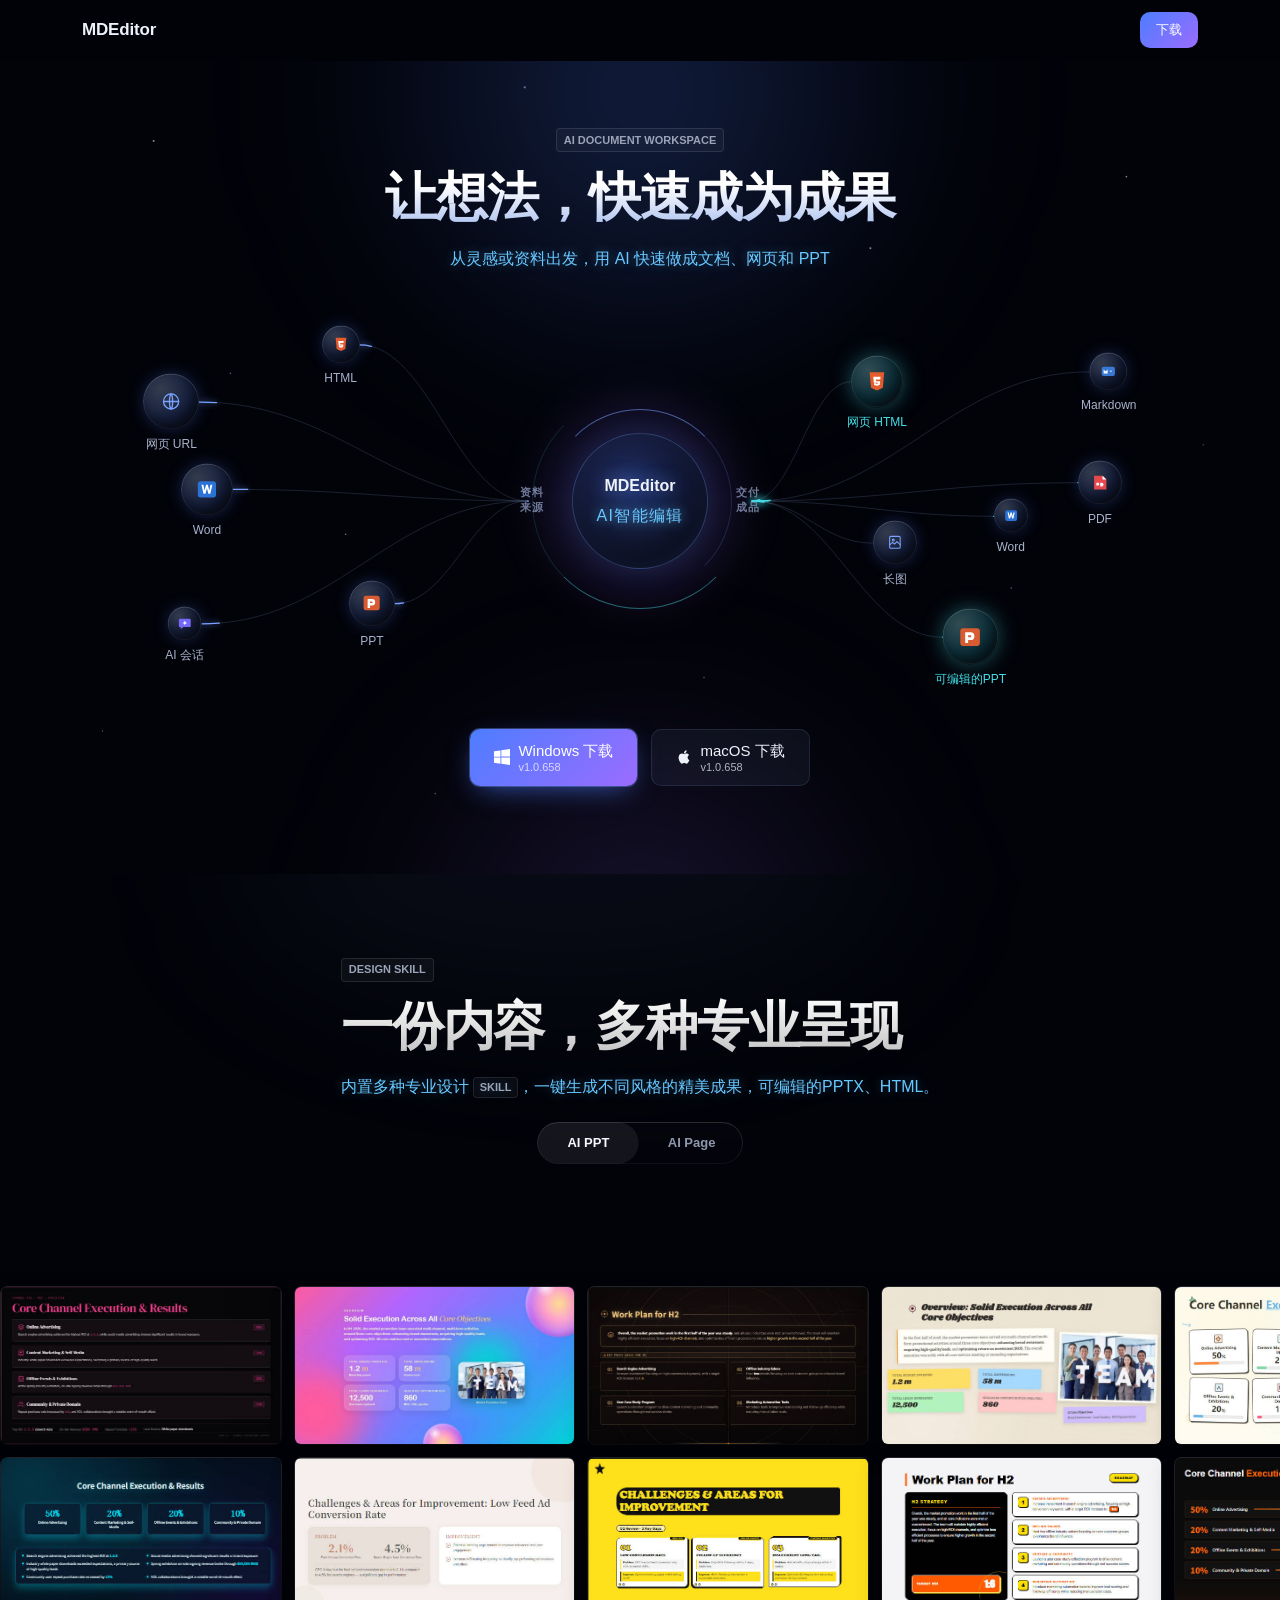
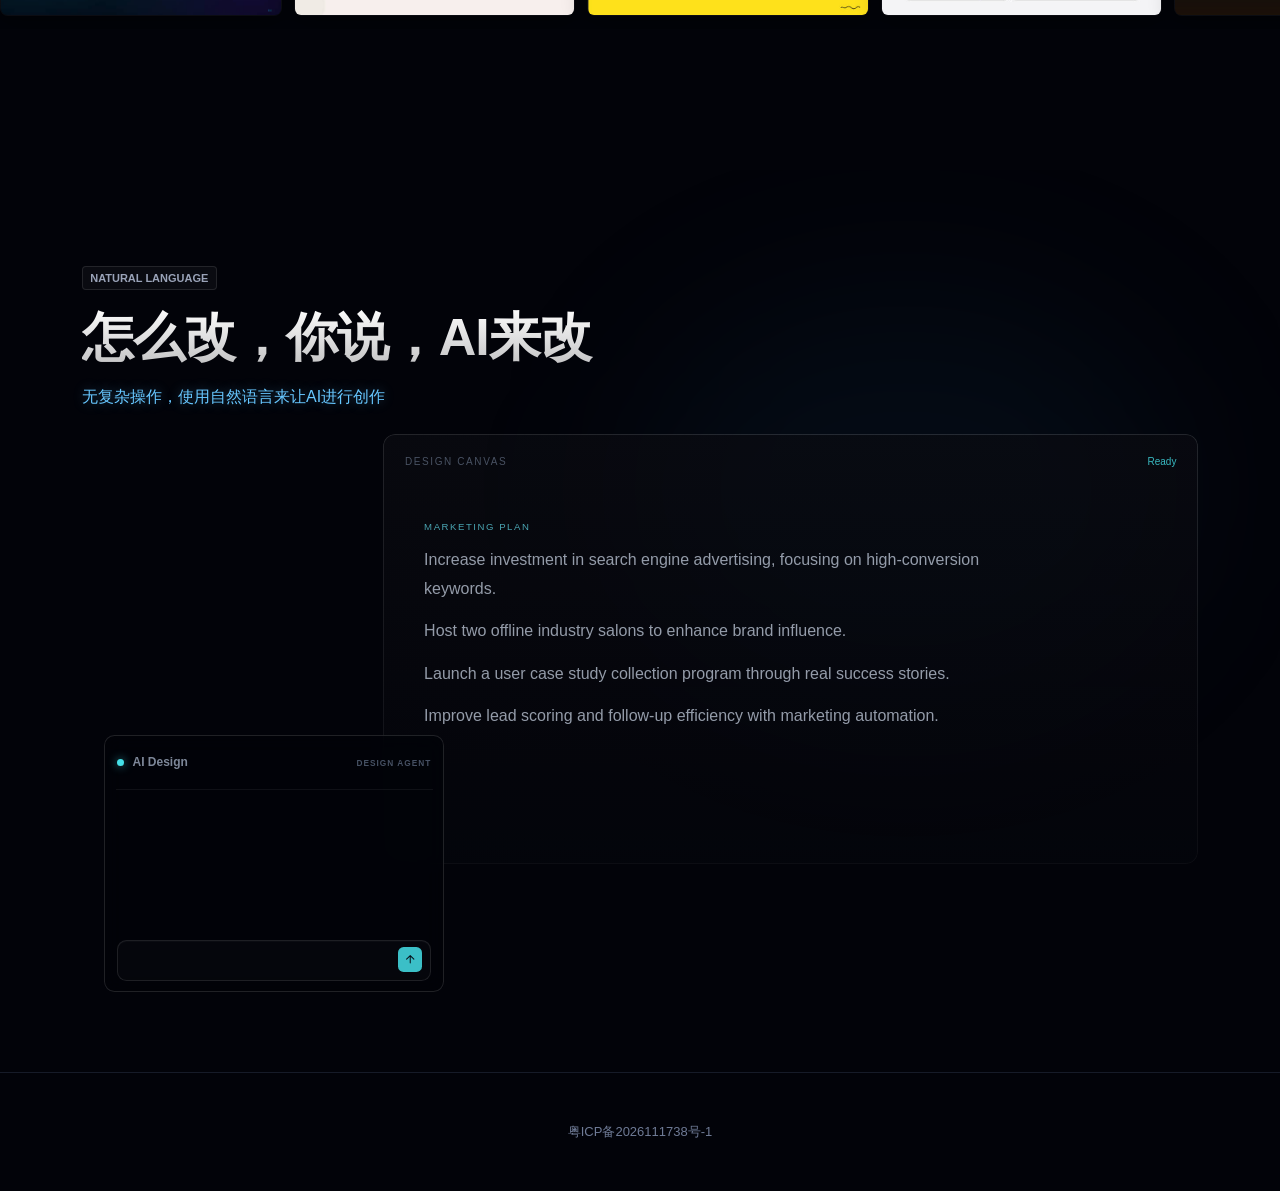
==== commit fba80fa2: "统一官网单一源码目录" ====
--- a/index.html
+++ b/index.html
@@ -1,250 +1,13 @@
-<!DOCTYPE html>
+<!doctype html>
 <html lang="zh-CN">
 <head>
-  <meta charset="UTF-8">
-  <meta name="viewport" content="width=device-width, initial-scale=1.0">
-  <meta name="description" content="桌面端文档工作台。把网页、Word、PPT 导入成 Markdown，编辑之后直接生成长图文、演示稿和 PDF，生成完还能继续改。">
-  <title>MDEditor - 桌面端文档工作台</title>
-  <link rel="stylesheet" href="styles.css?v=4">
+  <meta charset="utf-8">
+  <meta name="viewport" content="width=device-width, initial-scale=1">
+  <meta http-equiv="refresh" content="0; url=/site/">
+  <title>MDEditor</title>
+  <script>location.replace('/site/' + location.search + location.hash);</script>
 </head>
 <body>
-  <header class="topbar">
-    <div class="wrap topbar-inner">
-      <a class="brand" href="#top">MDEditor</a>
-      <a class="btn btn-sm" href="#download">下载</a>
-    </div>
-  </header>
-
-  <main id="top">
-    <section class="hero">
-      <div class="starfield" aria-hidden="true"></div>
-      <div class="nebula nebula-a" aria-hidden="true"></div>
-      <div class="nebula nebula-b" aria-hidden="true"></div>
-
-      <div class="wrap hero-inner">
-        <span class="showcase-kicker">AI DOCUMENT WORKSPACE</span>
-        <h1 class="hero-title">让想法，快速成为成果</h1>
-        <p class="hero-lede">
-          从灵感或资料出发，用 AI 快速做成文档、网页和 PPT
-        </p>
-
-        <div class="cosmos">
-          <svg class="cosmos-beams" aria-hidden="true" preserveAspectRatio="none">
-            <g class="beam-in">
-              <g class="beam-line js-beam-in-static"></g>
-              <g class="beam-line beam-pulse js-beam-in-pulse"></g>
-            </g>
-            <g class="beam-out">
-              <g class="beam-line js-beam-out-static"></g>
-              <g class="beam-line beam-pulse js-beam-out-pulse"></g>
-            </g>
-          </svg>
-
-          <!-- 左：来源星球 -->
-          <div class="orbit orbit-in">
-            <p class="orbit-cap">资料<br>来源</p>
-            <ul class="planets">
-              <li class="planet" style="--x:20%; --y:24%; --s:3.5rem; --d:0s">
-                <span class="planet-body">
-                  <svg viewBox="0 0 24 24" aria-hidden="true"><circle cx="12" cy="12" r="9"/><path d="M3 12h18M12 3c2.5 2.6 2.5 15.4 0 18M12 3c-2.5 2.6-2.5 15.4 0 18"/></svg>
-                </span>
-                <span class="planet-name">网页 URL</span>
-              </li>
-              <li class="planet" style="--x:58%; --y:7%; --s:2.375rem; --d:-2.6s">
-                <span class="planet-body">
-                  <svg class="icon-solid icon-html" viewBox="0 0 24 24" aria-hidden="true"><path d="M4 2h16l-1.5 17L12 22l-6.5-3z"/><path d="M8 7h8l-.3 3H10.8l.2 2h4.5l-.4 4-3.1.9-3.1-.9-.2-2h2.4l.1.7.8.2.8-.2.1-1.2H8.6z"/></svg>
-                </span>
-                <span class="planet-name">HTML</span>
-              </li>
-              <li class="planet" style="--x:28%; --y:50%; --s:3.25rem; --d:-1.3s">
-                <span class="planet-body">
-                  <svg class="icon-solid icon-word" viewBox="0 0 24 24" aria-hidden="true"><rect x="2" y="3" width="20" height="18" rx="3"/><path d="M6 7l2.2 10h2.2l1.6-6.1 1.6 6.1h2.2L18 7h-2.1l-1.3 6.3L13 7h-2l-1.6 6.3L8.1 7z"/></svg>
-                </span>
-                <span class="planet-name">Word</span>
-              </li>
-              <li class="planet" style="--x:65%; --y:84%; --s:2.875rem; --d:-4.1s">
-                <span class="planet-body">
-                  <svg class="icon-solid icon-ppt" viewBox="0 0 24 24" aria-hidden="true"><rect x="2" y="3" width="20" height="18" rx="3"/><path d="M7 7h5.4a4 4 0 010 8H10v3H7zm3 3v2h2.2a1 1 0 000-2z"/></svg>
-                </span>
-                <span class="planet-name">PPT</span>
-              </li>
-              <li class="planet" style="--x:23%; --y:90%; --s:2.125rem; --d:-5.4s">
-                <span class="planet-body">
-                  <svg class="icon-solid icon-ai" viewBox="0 0 24 24" aria-hidden="true"><path d="M4 4h16a2 2 0 012 2v10a2 2 0 01-2 2H10l-5 3v-3H4a2 2 0 01-2-2V6a2 2 0 012-2z"/><path d="M12 7l1.1 2.7L16 11l-2.9 1.2L12 15l-1.1-2.8L8 11l2.9-1.3z"/></svg>
-                </span>
-                <span class="planet-name">AI 会话</span>
-              </li>
-            </ul>
-          </div>
-
-          <div class="beam beam-in-space" aria-hidden="true"></div>
-
-          <!-- 中：转换器 -->
-          <div class="core">
-            <div class="core-halo" aria-hidden="true"></div>
-            <div class="core-ring core-ring-1" aria-hidden="true"></div>
-            <div class="core-ring core-ring-2" aria-hidden="true"></div>
-            <div class="core-label">
-              <p class="core-brand">MDEditor</p>
-              <p class="core-fn">AI智能编辑</p>
-            </div>
-          </div>
-
-          <div class="beam beam-out-space" aria-hidden="true"></div>
-
-          <!-- 右：成品 -->
-          <div class="orbit orbit-out">
-            <p class="orbit-cap">交付<br>成品</p>
-            <ul class="planets">
-              <li class="planet" style="--x:80%; --y:15%; --s:2.375rem; --d:-3.2s">
-                <span class="planet-body">
-                  <svg class="icon-solid icon-markdown" viewBox="0 0 24 24" aria-hidden="true"><rect x="2" y="5" width="20" height="14" rx="3"/><path d="M5 15V9l3 3 3-3v6M16 9v4M14 11l2 2 2-2"/></svg>
-                </span>
-                <span class="planet-name">Markdown</span>
-              </li>
-              <li class="planet planet-hl" style="--x:28%; --y:18%; --s:3.25rem; --d:-0.7s">
-                <span class="planet-body">
-                  <svg class="icon-solid icon-html" viewBox="0 0 24 24" aria-hidden="true"><path d="M4 2h16l-1.5 17L12 22l-6.5-3z"/><path d="M8 7h8l-.3 3H10.8l.2 2h4.5l-.4 4-3.1.9-3.1-.9-.2-2h2.4l.1.7.8.2.8-.2.1-1.2H8.6z"/></svg>
-                </span>
-                <span class="planet-name">网页 HTML</span>
-              </li>
-              <li class="planet" style="--x:78%; --y:48%; --s:2.75rem; --d:-4.8s">
-                <span class="planet-body">
-                  <svg class="icon-solid icon-pdf" viewBox="0 0 24 24" aria-hidden="true"><path d="M4 3h11l5 5v13H4z"/><path d="M15 3v5h5M7 17v-5h2a1.8 1.8 0 010 3.6H7m5-3.6v5m0-5h1.8a2.5 2.5 0 010 5H12"/></svg>
-                </span>
-                <span class="planet-name">PDF</span>
-              </li>
-              <li class="planet" style="--x:32%; --y:66%; --s:2.75rem; --d:-1.9s">
-                <span class="planet-body">
-                  <svg viewBox="0 0 24 24" aria-hidden="true"><rect x="4" y="3" width="16" height="18" rx="2"/><circle cx="9.5" cy="8.5" r="1.5"/><path d="M4 16l4.5-4 3 2.6L15 11l5 4.5"/></svg>
-                </span>
-                <span class="planet-name">长图</span>
-              </li>
-              <li class="planet" style="--x:58%; --y:58%; --s:2.125rem; --d:-6.1s">
-                <span class="planet-body">
-                  <svg class="icon-solid icon-word" viewBox="0 0 24 24" aria-hidden="true"><rect x="2" y="3" width="20" height="18" rx="3"/><path d="M6 7l2.2 10h2.2l1.6-6.1 1.6 6.1h2.2L18 7h-2.1l-1.3 6.3L13 7h-2l-1.6 6.3L8.1 7z"/></svg>
-                </span>
-                <span class="planet-name">Word</span>
-              </li>
-              <li class="planet planet-hl" style="--x:49%; --y:94%; --s:3.5rem; --d:-2.4s">
-                <span class="planet-body">
-                  <svg class="icon-solid icon-ppt" viewBox="0 0 24 24" aria-hidden="true"><rect x="2" y="3" width="20" height="18" rx="3"/><path d="M7 7h5.4a4 4 0 010 8H10v3H7zm3 3v2h2.2a1 1 0 000-2z"/></svg>
-                </span>
-                <span class="planet-name">可编辑的PPT</span>
-              </li>
-            </ul>
-          </div>
-        </div>
-
-        <div class="hero-cta" id="download">
-          <a class="btn btn-primary js-dl-win" href="#" download>
-            <svg viewBox="0 0 24 24" aria-hidden="true"><path d="M0 3.449L9.75 2.1v9.451H0m10.949-9.602L24 0v11.4H10.949M0 12.6h9.75v9.451L0 20.699M10.949 12.6H24V24l-12.9-1.801"/></svg>
-            <span class="btn-copy"><span>Windows 下载</span><small>v1.0.658</small></span>
-          </a>
-          <a class="btn btn-ghost js-dl-mac" href="#" download>
-            <svg viewBox="0 0 24 24" aria-hidden="true"><path d="M18.71 19.5c-.83 1.24-1.71 2.45-3.05 2.47-1.34.03-1.77-.79-3.29-.79-1.53 0-2 .77-3.27.82-1.31.05-2.3-1.32-3.14-2.53C4.25 17 2.94 12.45 4.7 9.39c.87-1.52 2.43-2.48 4.12-2.51 1.28-.02 2.5.87 3.29.87.78 0 2.26-1.07 3.81-.91.65.03 2.47.26 3.64 1.98-.09.06-2.17 1.28-2.15 3.81.03 3.02 2.65 4.03 2.68 4.04-.03.07-.42 1.44-1.38 2.83M13 3.5c.73-.83 1.94-1.46 2.94-1.5.13 1.17-.34 2.35-1.04 3.19-.69.85-1.83 1.51-2.95 1.42-.15-1.15.41-2.35 1.05-3.11z"/></svg>
-            <span class="btn-copy"><span>macOS 下载</span><small>v1.0.658</small></span>
-          </a>
-        </div>
-      </div>
-    </section>
-
-    <section class="showcase-section" id="design-showcase" aria-labelledby="showcase-title">
-      <div class="wrap showcase-inner">
-        <header class="showcase-header">
-          <div class="showcase-heading">
-            <span class="showcase-kicker">DESIGN SKILL</span>
-            <h2 id="showcase-title">一份内容，多种专业呈现</h2>
-            <p class="showcase-summary">内置多种专业设计 <span class="skill-label">SKILL</span>，一键生成不同风格的精美成果，可编辑的PPTX、HTML。</p>
-          </div>
-        </header>
-      </div>
-
-      <div class="wrap showcase-mode-row">
-        <div class="showcase-modes" role="tablist" aria-label="成果类型">
-          <button class="mode-tab is-active" id="mode-ppt" type="button" role="tab" aria-selected="true" aria-controls="ppt-gallery" tabindex="0" data-mode="ppt">AI PPT</button>
-          <button class="mode-tab" id="mode-page" type="button" role="tab" aria-selected="false" aria-controls="page-empty" tabindex="-1" data-mode="page">AI Page</button>
-        </div>
-      </div>
-
-      <div class="showcase-gallery-wrap">
-        <div class="showcase-gallery" id="ppt-gallery" role="tabpanel" aria-labelledby="mode-ppt" tabindex="0" aria-live="polite">
-          <div class="showcase-gallery-status">正在加载 AI PPT 成果…</div>
-        </div>
-        <div class="showcase-page-empty is-hidden" id="page-empty" role="tabpanel" aria-labelledby="mode-page" tabindex="0">
-          <span class="empty-state-mark" aria-hidden="true">PAGE</span>
-          <strong>AI Page 成果即将展示</strong>
-          <p>支持生成 HTML、PDF、长图，真实成果素材补充后将在这里呈现。</p>
-        </div>
-      </div>
-    </section>
-
-    <section class="ai-design-section" id="ai-design" aria-labelledby="ai-design-title">
-      <div class="wrap ai-design-inner">
-        <header class="ai-design-header">
-          <span class="showcase-kicker">NATURAL LANGUAGE</span>
-          <h2 id="ai-design-title">怎么改，你说，AI来改</h2>
-          <p>无复杂操作，使用自然语言来让AI进行创作</p>
-        </header>
-
-        <div class="ai-design-stage">
-          <div class="ai-canvas" aria-label="AI 设计结果预览">
-            <div class="ai-canvas-meta"><span>DESIGN CANVAS</span><span class="ai-result-state">就绪</span></div>
-            <div class="ai-result-stack">
-              <div class="ai-raw-content is-visible" data-result="raw">
-                <span class="ai-raw-kicker">MARKETING PLAN</span>
-                <p>Increase investment in search engine advertising, focusing on high-conversion keywords.</p>
-                <p>Host two offline industry salons to enhance brand influence.</p>
-                <p>Launch a user case study collection program through real success stories.</p>
-                <p>Improve lead scoring and follow-up efficiency with marketing automation.</p>
-              </div>
-              <div class="ai-design-grid" data-result="cards" aria-hidden="true">
-                <article class="ai-design-card">
-                  <span class="ai-card-icon" aria-hidden="true"><svg viewBox="0 0 24 24"><circle cx="11" cy="11" r="7"></circle><path d="m20 20-3.7-3.7"></path></svg></span>
-                  <span class="ai-card-label">SEARCH ADS</span><h3>Search Ads</h3><p>Focus on high-conversion keywords to improve campaign efficiency.</p><strong>Target ROI · 1:6</strong>
-                </article>
-                <article class="ai-design-card">
-                  <span class="ai-card-icon" aria-hidden="true"><svg viewBox="0 0 24 24"><path d="M16 21v-2a4 4 0 0 0-4-4H6a4 4 0 0 0-4 4v2"></path><circle cx="9" cy="7" r="4"></circle><path d="M22 21v-2a4 4 0 0 0-3-3.87"></path><path d="M16 3.13a4 4 0 0 1 0 7.75"></path></svg></span>
-                  <span class="ai-card-label">OFFLINE SALONS</span><h3>Offline Salons</h3><p>Connect with core audiences and strengthen brand influence.</p><strong>Key Cities · 2</strong>
-                </article>
-                <article class="ai-design-card">
-                  <span class="ai-card-icon" aria-hidden="true"><svg viewBox="0 0 24 24"><path d="M14 2H6a2 2 0 0 0-2 2v16a2 2 0 0 0 2 2h12a2 2 0 0 0 2-2V8z"></path><path d="M14 2v6h6"></path><path d="M8 13h8M8 17h6"></path></svg></span>
-                  <span class="ai-card-label">CASE STUDIES</span><h3>Case Studies</h3><p>Turn real success stories into content that travels.</p><strong>New This Quarter · 12</strong>
-                </article>
-                <article class="ai-design-card">
-                  <span class="ai-card-icon" aria-hidden="true"><svg viewBox="0 0 24 24"><path d="M13 2 3 14h9l-1 8 10-12h-9z"></path></svg></span>
-                  <span class="ai-card-label">AUTOMATION</span><h3>Marketing Automation</h3><p>Improve lead scoring and follow-up efficiency.</p><strong>Manual Effort · -30%</strong>
-                </article>
-              </div>
-            </div>
-          </div>
-
-          <div class="ai-chat" aria-label="AI 设计指令演示">
-            <div class="ai-chat-bar"><span class="ai-chat-status" aria-hidden="true"></span><span>AI Design</span><span class="ai-chat-model">DESIGN AGENT</span></div>
-            <div class="ai-chat-body">
-              <div class="ai-chat-history" aria-live="polite">
-                <div class="ai-chat-message" data-message="card"><span>把内容设计为卡片</span></div>
-                <div class="ai-chat-message" data-message="icon"><span>增加 SVG 图标进行点缀</span></div>
-              </div>
-              <div class="ai-composer">
-                <span class="ai-command-text"></span><span class="ai-command-caret" aria-hidden="true"></span>
-                <span class="ai-send-button" aria-hidden="true"><svg viewBox="0 0 24 24"><path d="M12 19V5M5 12l7-7 7 7"></path></svg></span>
-              </div>
-            </div>
-          </div>
-        </div>
-      </div>
-    </section>
-  </main>
-
-  <footer class="site-footer">
-    <div class="wrap">
-      <p class="footer-beian">
-        <a href="https://beian.miit.gov.cn" target="_blank" rel="noopener">粤ICP备2026111738号-1</a>
-      </p>
-    </div>
-  </footer>
-
-  <script src="script.js?v=6"></script>
+  <a href="/site/">进入 MDEditor</a>
 </body>
 </html>
